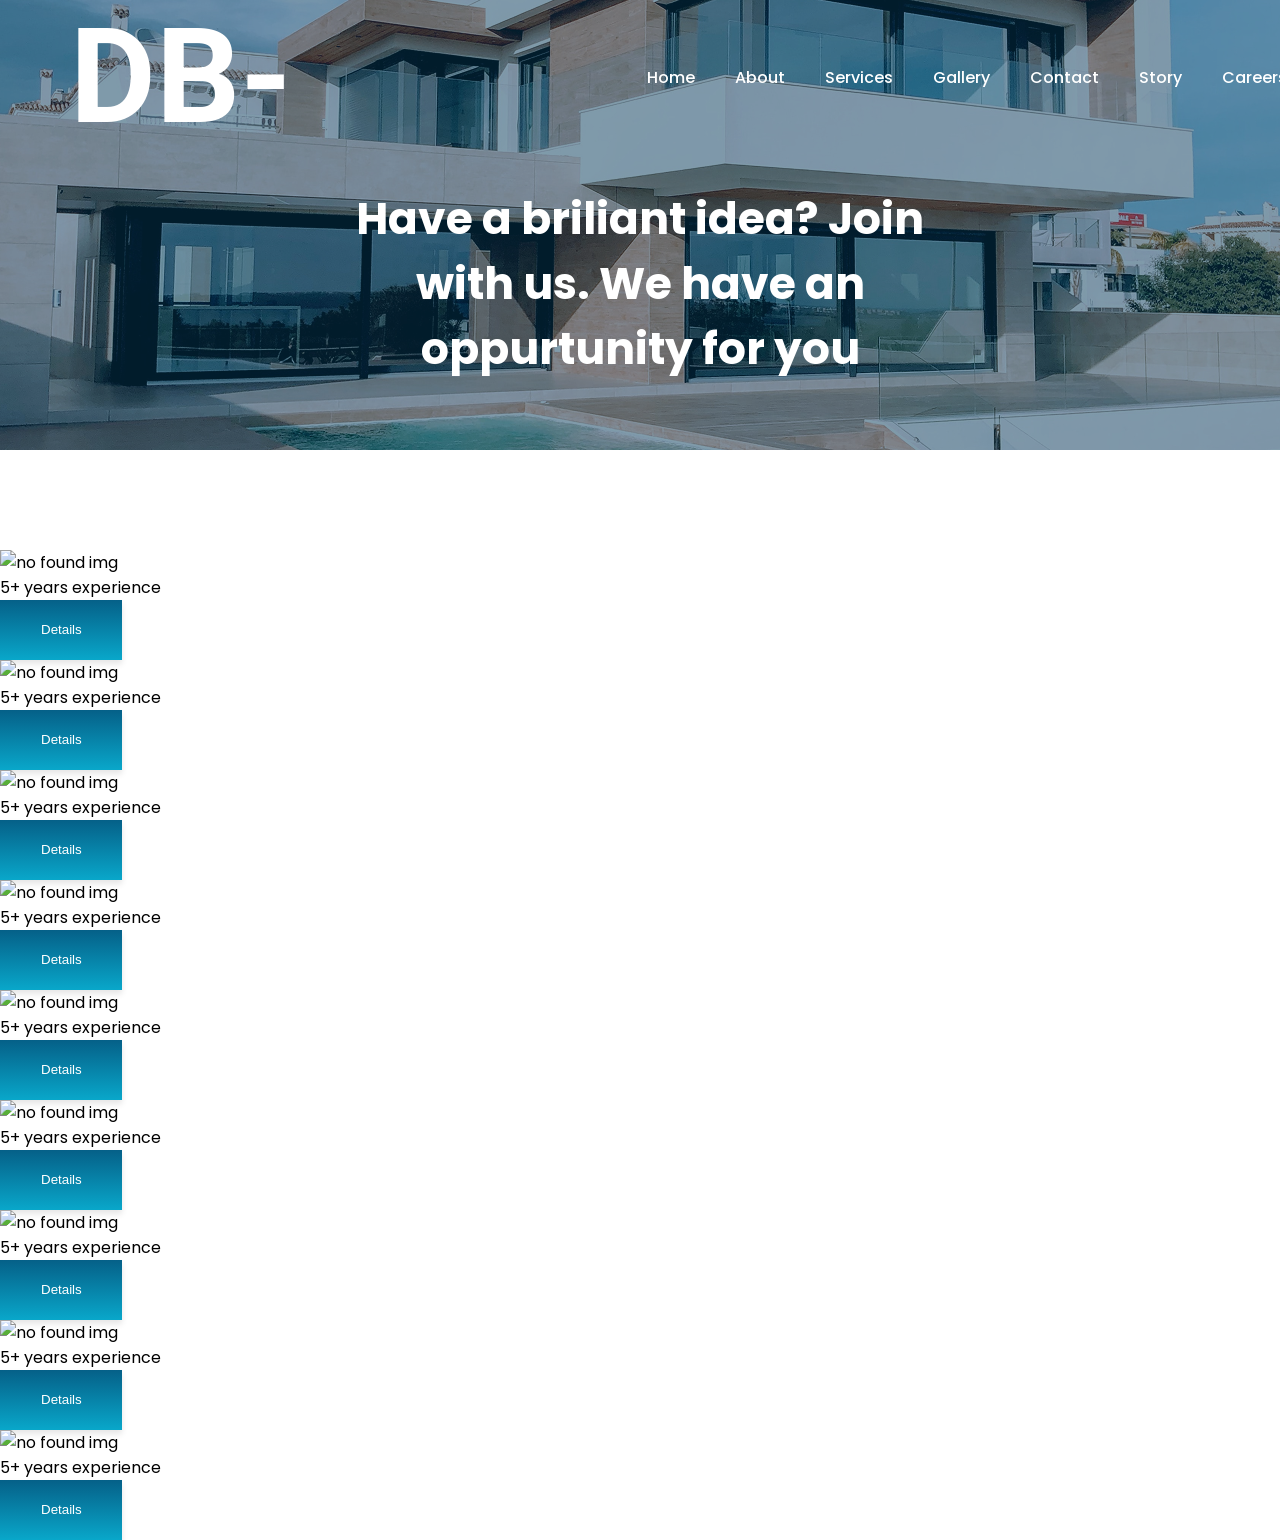
==== Urbanouse/Career/index.html @ 3b44d5cb "all project" ====
<!DOCTYPE html>
<html lang="en">
<head>
    <meta charset="UTF-8">
    <meta name="viewport" content="width=device-width, initial-scale=1.0">
    <title>Career</title>
    <link rel="stylesheet" href="./fonts/fonts.css">
    <link rel="stylesheet" href="./css/style.css">
</head>
<body>
    <div class="header">
        <div class="container">
            <div class="logo__menu--wrap">
                <div class="logo">
                    <a href="#">
                    <h1>DB-</h1>
                    </a>
                </div>
                <div class="menu">
                    <nav>
                        <ul>
                            <li>
                                <a href="../HOME/index.html">Home</a>
                            </li>
                            <li>
                                <a href="#">About</a>
                            </li>
                            <li>
                                <a href="#">Services</a>
                            </li>
                            <li>
                                <a href="#">Gallery</a>
                            </li>
                            <li>
                                <a href="#">Contact</a>
                            </li>
                            <li>
                                <a href="#">Story</a>
                            </li>
                            <li>
                                <a href="#">Careers</a>
                            </li>
                            <li>
                                <a href="#">News</a>
                            </li>
                        </ul>
                    </nav>
                </div>
            </div>
            <div class="header__title">
                Have a briliant idea? Join with us. We have an oppurtunity for you
            </div>
        </div>
    </div>
    <main>
        <div class="cards__wrap">
            <div class="card">
                <p></p>
                <div class="experience">
                    <img src="" alt="no found img">
                    <p>5+ years experience</p>
                </div>
                <button>Details</button>
            </div>
            <div class="card">
                <p></p>
                <div class="experience">
                    <img src="" alt="no found img">
                    <p>5+ years experience</p>
                </div>
                <button>Details</button>
            </div>
            <div class="card">
                <p></p>
                <div class="experience">
                    <img src="" alt="no found img">
                    <p>5+ years experience</p>
                </div>
                <button>Details</button>
            </div>
            <div class="card">
                <p></p>
                <div class="experience">
                    <img src="" alt="no found img">
                    <p>5+ years experience</p>
                </div>
                <button>Details</button>
            </div>
            <div class="card">
                <p></p>
                <div class="experience">
                    <img src="" alt="no found img">
                    <p>5+ years experience</p>
                </div>
                <button>Details</button>
            </div>
            <div class="card">
                <p></p>
                <div class="experience">
                    <img src="" alt="no found img">
                    <p>5+ years experience</p>
                </div>
                <button>Details</button>
            </div>
            <div class="card">
                <p></p>
                <div class="experience">
                    <img src="" alt="no found img">
                    <p>5+ years experience</p>
                </div>
                <button>Details</button>
            </div>
            <div class="card">
                <p></p>
                <div class="experience">
                    <img src="" alt="no found img">
                    <p>5+ years experience</p>
                </div>
                <button>Details</button>
            </div>
            <div class="card">
                <p></p>
                <div class="experience">
                    <img src="" alt="no found img">
                    <p>5+ years experience</p>
                </div>
                <button>Details</button>
            </div>
        </div>
    </main>
</body>
</html>
---- Urbanouse/Career/fonts/fonts.css ----
@import url('https://fonts.googleapis.com/css2?family=Roboto:ital,wght@0,100..900;1,100..900&display=swap');

@import url('https://fonts.googleapis.com/css2?family=Poppins:ital,wght@0,100;0,200;0,300;0,400;0,500;0,600;0,700;0,800;0,900;1,100;1,200;1,300;1,400;1,500;1,600;1,700;1,800;1,900&display=swap');
---- Urbanouse/Career/css/style.css ----
*{
    margin: 0;
    padding: 0;
    box-sizing: border-box;
}

body{
    font-family: "Poppins", sans-serif;
}

button{
    background: linear-gradient(rgba(5, 96, 136, 1), rgba(9, 167, 202, 1));
    padding: 22px 40px 23px 41px;
    box-shadow: 0px 4px 6px rgba(0, 0, 0, 0.1);
    color: rgba(255, 255, 255, 1);
    border: none;
    cursor: pointer;
    display: flex;
    align-items: center;
    justify-content: center;
  }
  
  
  button:hover {
    box-shadow: 0px 6px 10px rgba(0, 0, 0, 0.5);
    transform: scale(1.02);
    transition: transform 0.3s ease;
  }

.header{
    width: 100%;
    height: 450px;
    margin: 0 auto;
    background: url(../assets/images/banner.png);
    background-size: cover;
  background-position: center;
  background-repeat: no-repeat;
  position: relative;
  margin-bottom: 100px;
}

.container{
    max-width: 1440px;
    width: 100%;
    margin: 0 auto;
    padding: 0 70px;
}

.header .container .logo__menu--wrap{
    width: 1300px;
    display: flex;
    align-items: center;
    justify-content: space-between;
    position: absolute;
    z-index: 2;
}

.header .container .logo__menu--wrap .logo a{
    font-family: "Roboto", sans-serif;
    font-weight: 700;
    font-size: 66px;
    color: rgba(255, 255, 255, 1);
    text-decoration: none;
}

.header .container .logo__menu--wrap  .menu nav ul{
    display: flex;
    align-items: center;
    gap: 40px;
    list-style-type: none;
}

.header .container .logo__menu--wrap  .menu nav ul a{
    color: rgba(255, 255, 255, 1);
    font-weight: 500;
    font-size: 16px;
    text-decoration: none;
}

.header .container .header__title{
    font-weight: 700;
    font-size: 44px;
    color: rgba(255, 255, 255, 1);
    text-align: center;
    display: flex;
    position: absolute;
    top: 50%;
    left: 50%;
    transform: translate(-50%, -20%);
}
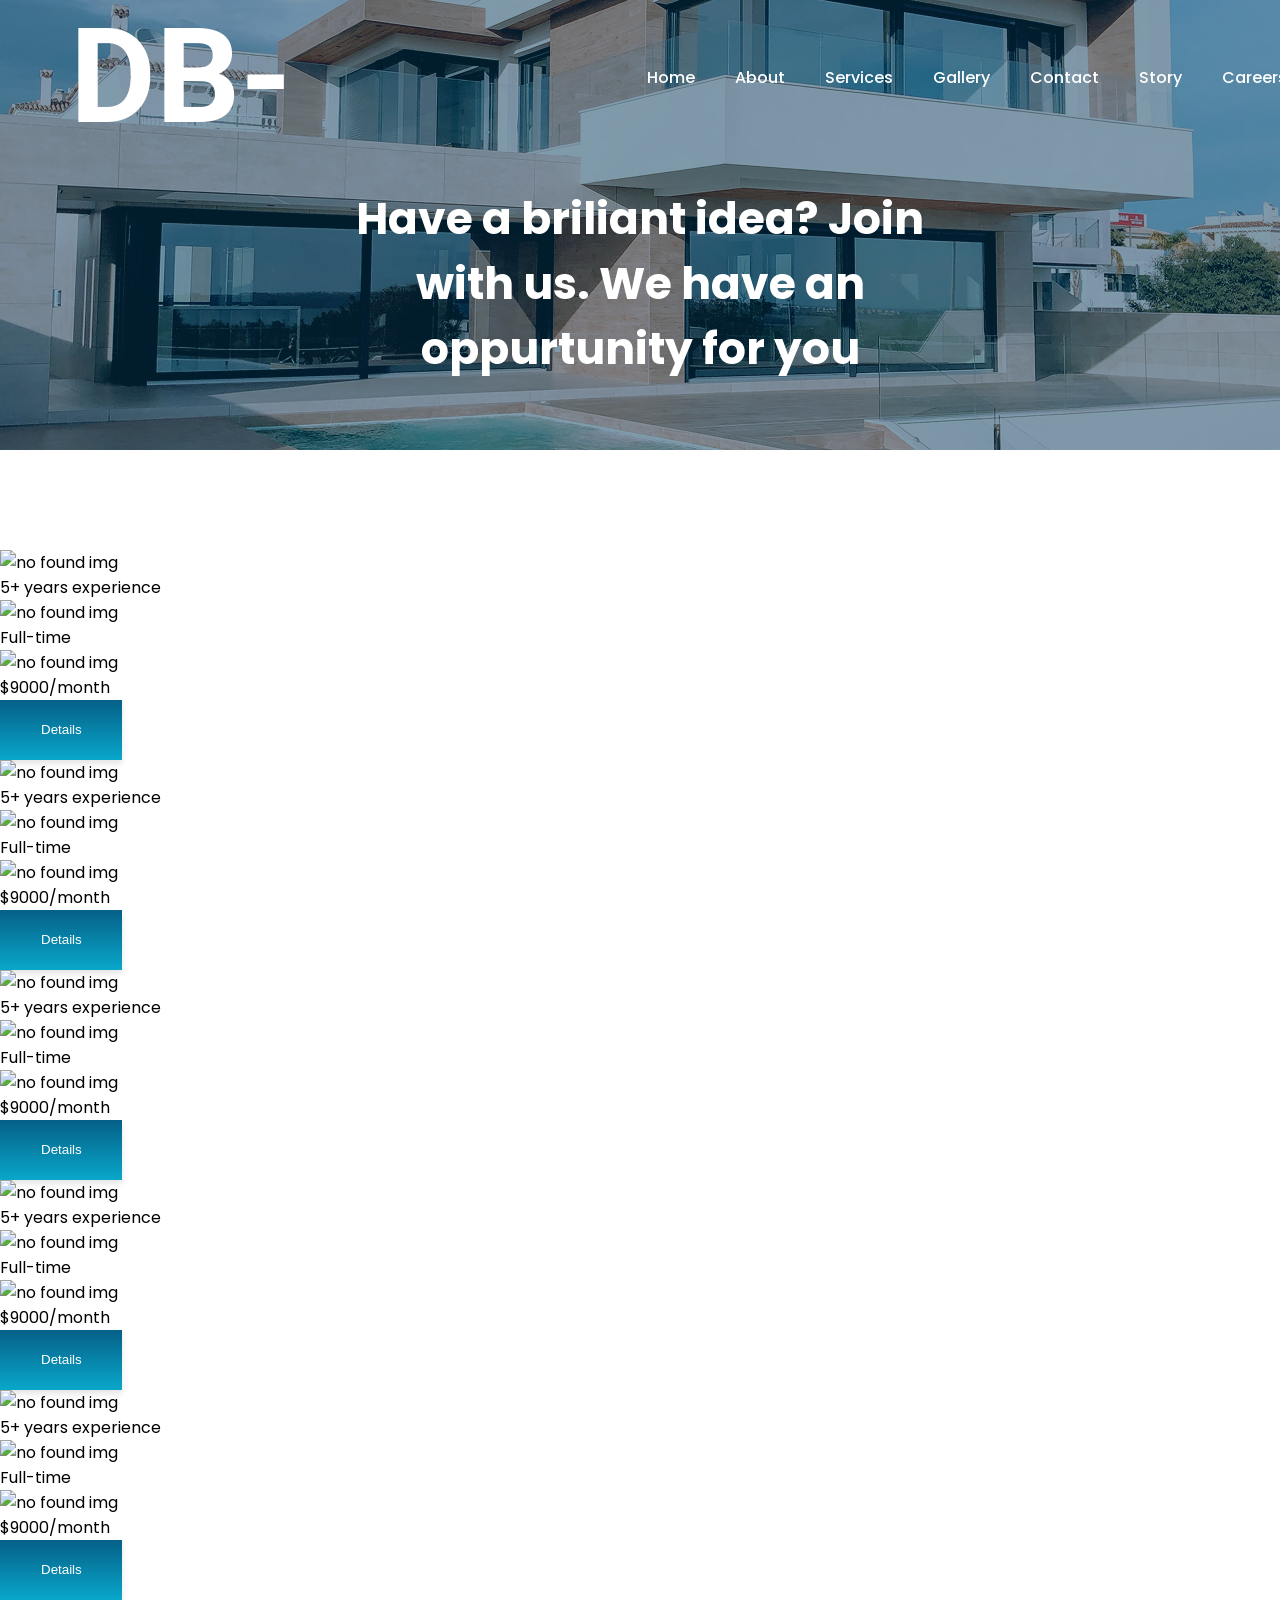
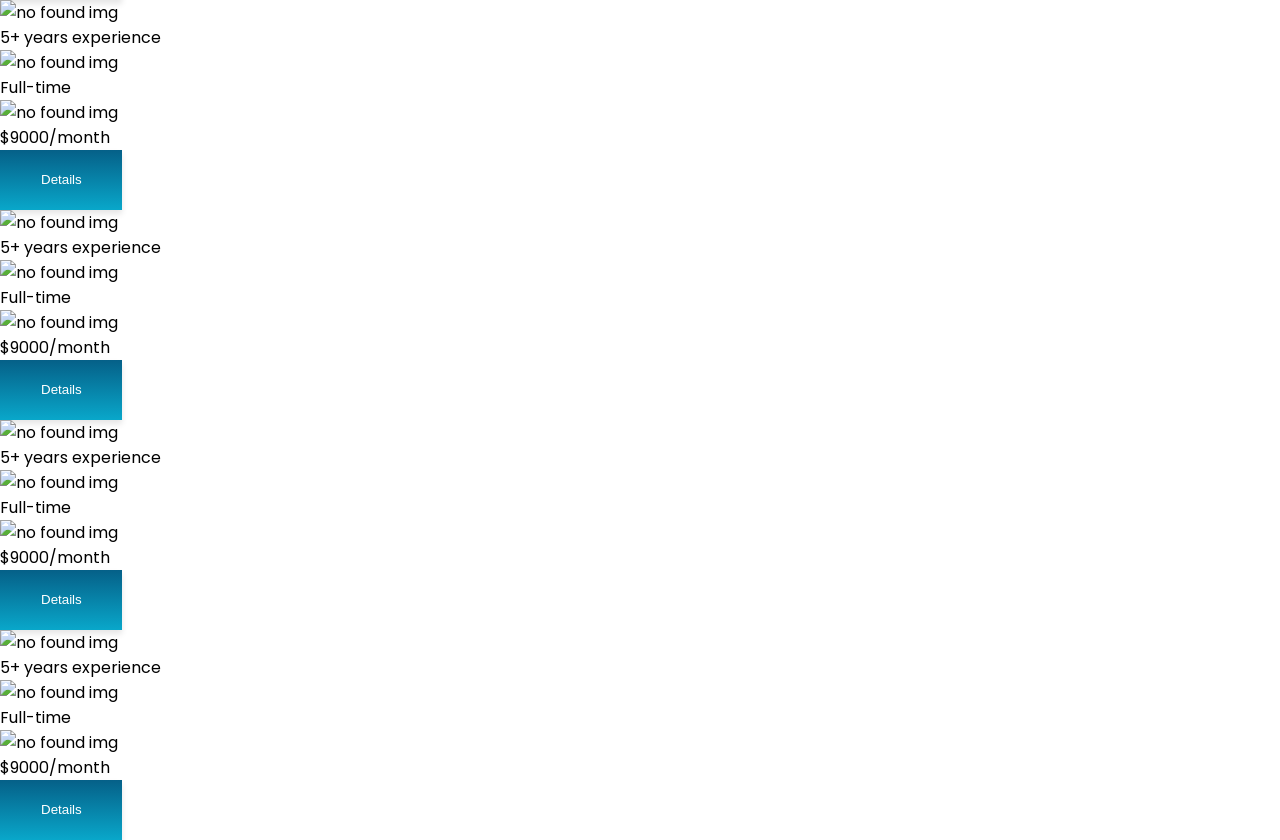
==== commit ba519841: "all project" ====
--- a/Urbanouse/Career/index.html
+++ b/Urbanouse/Career/index.html
@@ -60,69 +60,141 @@
                     <img src="" alt="no found img">
                     <p>5+ years experience</p>
                 </div>
-                <button>Details</button>
-            </div>
-            <div class="card">
-                <p></p>
-                <div class="experience">
-                    <img src="" alt="no found img">
-                    <p>5+ years experience</p>
-                </div>
-                <button>Details</button>
-            </div>
-            <div class="card">
-                <p></p>
-                <div class="experience">
-                    <img src="" alt="no found img">
-                    <p>5+ years experience</p>
-                </div>
-                <button>Details</button>
-            </div>
-            <div class="card">
-                <p></p>
-                <div class="experience">
-                    <img src="" alt="no found img">
-                    <p>5+ years experience</p>
-                </div>
-                <button>Details</button>
-            </div>
-            <div class="card">
-                <p></p>
-                <div class="experience">
-                    <img src="" alt="no found img">
-                    <p>5+ years experience</p>
-                </div>
-                <button>Details</button>
-            </div>
-            <div class="card">
-                <p></p>
-                <div class="experience">
-                    <img src="" alt="no found img">
-                    <p>5+ years experience</p>
-                </div>
-                <button>Details</button>
-            </div>
-            <div class="card">
-                <p></p>
-                <div class="experience">
-                    <img src="" alt="no found img">
-                    <p>5+ years experience</p>
-                </div>
-                <button>Details</button>
-            </div>
-            <div class="card">
-                <p></p>
-                <div class="experience">
-                    <img src="" alt="no found img">
-                    <p>5+ years experience</p>
-                </div>
-                <button>Details</button>
-            </div>
-            <div class="card">
-                <p></p>
-                <div class="experience">
-                    <img src="" alt="no found img">
-                    <p>5+ years experience</p>
+                <div class="job__time">
+                    <img src="" alt="no found img">
+                    <p>Full-time</p>
+                </div>
+                <div class="salary">
+                    <img src="" alt="no found img">
+                    <p>$9000/month</p>
+                </div>
+                <button>Details</button>
+            </div>
+            <div class="card">
+                <p></p>
+                <div class="experience">
+                    <img src="" alt="no found img">
+                    <p>5+ years experience</p>
+                </div>
+                <div class="job__time">
+                    <img src="" alt="no found img">
+                    <p>Full-time</p>
+                </div>
+                <div class="salary">
+                    <img src="" alt="no found img">
+                    <p>$9000/month</p>
+                </div>
+                <button>Details</button>
+            </div>
+            <div class="card">
+                <p></p>
+                <div class="experience">
+                    <img src="" alt="no found img">
+                    <p>5+ years experience</p>
+                </div>
+                <div class="job__time">
+                    <img src="" alt="no found img">
+                    <p>Full-time</p>
+                </div>
+                <div class="salary">
+                    <img src="" alt="no found img">
+                    <p>$9000/month</p>
+                </div>
+                <button>Details</button>
+            </div>
+            <div class="card">
+                <p></p>
+                <div class="experience">
+                    <img src="" alt="no found img">
+                    <p>5+ years experience</p>
+                </div>
+                <div class="job__time">
+                    <img src="" alt="no found img">
+                    <p>Full-time</p>
+                </div>
+                <div class="salary">
+                    <img src="" alt="no found img">
+                    <p>$9000/month</p>
+                </div>
+                <button>Details</button>
+            </div>
+            <div class="card">
+                <p></p>
+                <div class="experience">
+                    <img src="" alt="no found img">
+                    <p>5+ years experience</p>
+                </div>
+                <div class="job__time">
+                    <img src="" alt="no found img">
+                    <p>Full-time</p>
+                </div>
+                <div class="salary">
+                    <img src="" alt="no found img">
+                    <p>$9000/month</p>
+                </div>
+                <button>Details</button>
+            </div>
+            <div class="card">
+                <p></p>
+                <div class="experience">
+                    <img src="" alt="no found img">
+                    <p>5+ years experience</p>
+                </div>
+                <div class="job__time">
+                    <img src="" alt="no found img">
+                    <p>Full-time</p>
+                </div>
+                <div class="salary">
+                    <img src="" alt="no found img">
+                    <p>$9000/month</p>
+                </div>
+                <button>Details</button>
+            </div>
+            <div class="card">
+                <p></p>
+                <div class="experience">
+                    <img src="" alt="no found img">
+                    <p>5+ years experience</p>
+                </div>
+                <div class="job__time">
+                    <img src="" alt="no found img">
+                    <p>Full-time</p>
+                </div>
+                <div class="salary">
+                    <img src="" alt="no found img">
+                    <p>$9000/month</p>
+                </div>
+                <button>Details</button>
+            </div>
+            <div class="card">
+                <p></p>
+                <div class="experience">
+                    <img src="" alt="no found img">
+                    <p>5+ years experience</p>
+                </div>
+                <div class="job__time">
+                    <img src="" alt="no found img">
+                    <p>Full-time</p>
+                </div>
+                <div class="salary">
+                    <img src="" alt="no found img">
+                    <p>$9000/month</p>
+                </div>
+                <button>Details</button>
+            </div>
+            <div class="card">
+                <p></p>
+                <div class="experience">
+                    <img src="" alt="no found img">
+                    <p>5+ years experience</p>
+                </div>
+                <div class="job__time">
+                    <img src="" alt="no found img">
+                    <p>Full-time</p>
+                </div>
+                <div class="salary">
+                    <img src="" alt="no found img">
+                    <p>$9000/month</p>
                 </div>
                 <button>Details</button>
             </div>
--- a/Urbanouse/Career/css/style.css
+++ b/Urbanouse/Career/css/style.css
@@ -89,3 +89,10 @@
     transform: translate(-50%, -20%);
 }
 
+main .container .cards__wrap .card{
+    width: 420px;
+    height: 300px;
+    background-color: rgba(255, 255, 255, 1);
+    box-shadow: 0 8px 30px rgba(2, 57, 87, 0.15);
+    padding: 30px 30px 16px 30px;
+}
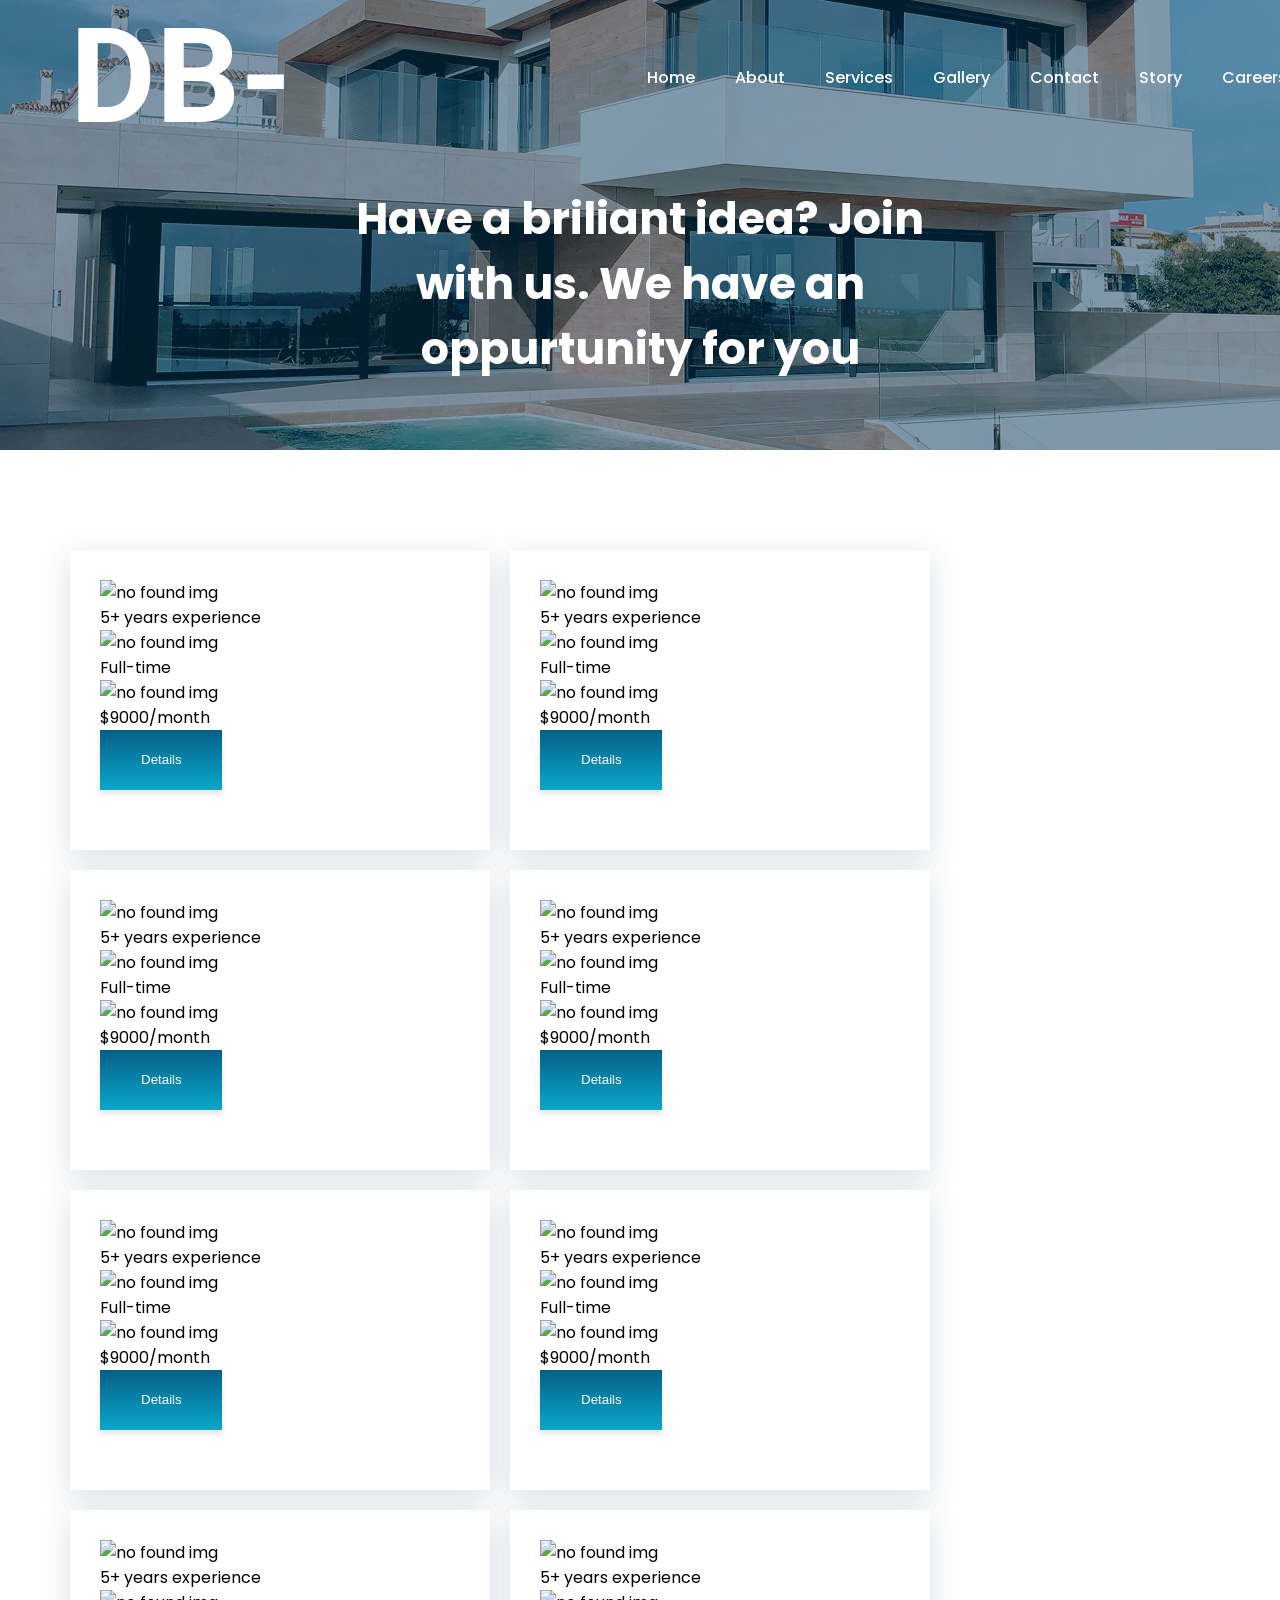
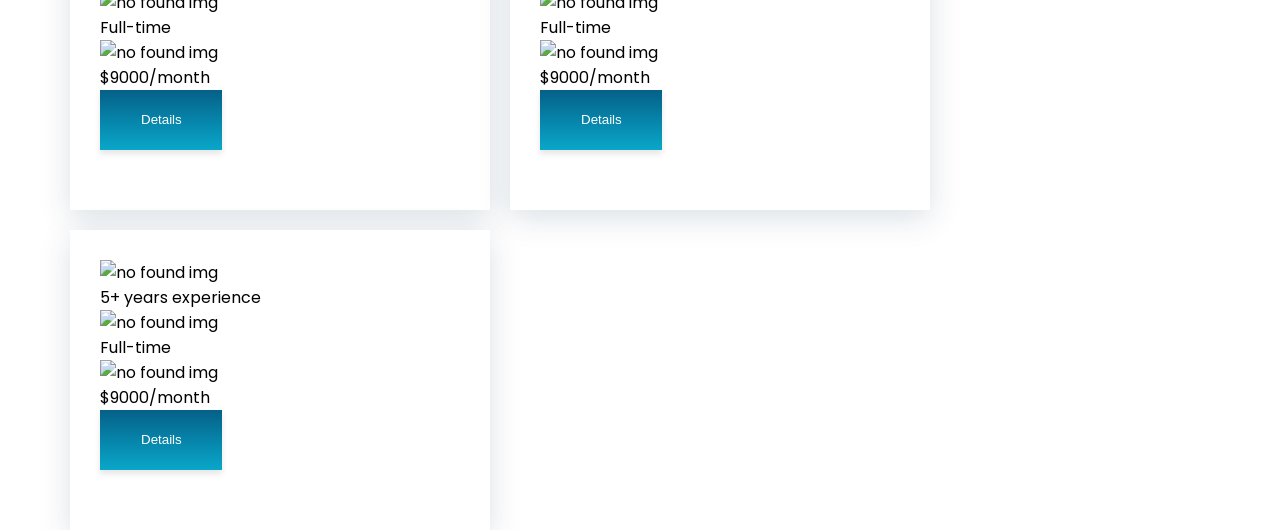
==== commit 5e376e7e: "all project" ====
--- a/Urbanouse/Career/index.html
+++ b/Urbanouse/Career/index.html
@@ -53,150 +53,152 @@
         </div>
     </div>
     <main>
-        <div class="cards__wrap">
-            <div class="card">
-                <p></p>
-                <div class="experience">
-                    <img src="" alt="no found img">
-                    <p>5+ years experience</p>
-                </div>
-                <div class="job__time">
-                    <img src="" alt="no found img">
-                    <p>Full-time</p>
-                </div>
-                <div class="salary">
-                    <img src="" alt="no found img">
-                    <p>$9000/month</p>
-                </div>
-                <button>Details</button>
-            </div>
-            <div class="card">
-                <p></p>
-                <div class="experience">
-                    <img src="" alt="no found img">
-                    <p>5+ years experience</p>
-                </div>
-                <div class="job__time">
-                    <img src="" alt="no found img">
-                    <p>Full-time</p>
-                </div>
-                <div class="salary">
-                    <img src="" alt="no found img">
-                    <p>$9000/month</p>
-                </div>
-                <button>Details</button>
-            </div>
-            <div class="card">
-                <p></p>
-                <div class="experience">
-                    <img src="" alt="no found img">
-                    <p>5+ years experience</p>
-                </div>
-                <div class="job__time">
-                    <img src="" alt="no found img">
-                    <p>Full-time</p>
-                </div>
-                <div class="salary">
-                    <img src="" alt="no found img">
-                    <p>$9000/month</p>
-                </div>
-                <button>Details</button>
-            </div>
-            <div class="card">
-                <p></p>
-                <div class="experience">
-                    <img src="" alt="no found img">
-                    <p>5+ years experience</p>
-                </div>
-                <div class="job__time">
-                    <img src="" alt="no found img">
-                    <p>Full-time</p>
-                </div>
-                <div class="salary">
-                    <img src="" alt="no found img">
-                    <p>$9000/month</p>
-                </div>
-                <button>Details</button>
-            </div>
-            <div class="card">
-                <p></p>
-                <div class="experience">
-                    <img src="" alt="no found img">
-                    <p>5+ years experience</p>
-                </div>
-                <div class="job__time">
-                    <img src="" alt="no found img">
-                    <p>Full-time</p>
-                </div>
-                <div class="salary">
-                    <img src="" alt="no found img">
-                    <p>$9000/month</p>
-                </div>
-                <button>Details</button>
-            </div>
-            <div class="card">
-                <p></p>
-                <div class="experience">
-                    <img src="" alt="no found img">
-                    <p>5+ years experience</p>
-                </div>
-                <div class="job__time">
-                    <img src="" alt="no found img">
-                    <p>Full-time</p>
-                </div>
-                <div class="salary">
-                    <img src="" alt="no found img">
-                    <p>$9000/month</p>
-                </div>
-                <button>Details</button>
-            </div>
-            <div class="card">
-                <p></p>
-                <div class="experience">
-                    <img src="" alt="no found img">
-                    <p>5+ years experience</p>
-                </div>
-                <div class="job__time">
-                    <img src="" alt="no found img">
-                    <p>Full-time</p>
-                </div>
-                <div class="salary">
-                    <img src="" alt="no found img">
-                    <p>$9000/month</p>
-                </div>
-                <button>Details</button>
-            </div>
-            <div class="card">
-                <p></p>
-                <div class="experience">
-                    <img src="" alt="no found img">
-                    <p>5+ years experience</p>
-                </div>
-                <div class="job__time">
-                    <img src="" alt="no found img">
-                    <p>Full-time</p>
-                </div>
-                <div class="salary">
-                    <img src="" alt="no found img">
-                    <p>$9000/month</p>
-                </div>
-                <button>Details</button>
-            </div>
-            <div class="card">
-                <p></p>
-                <div class="experience">
-                    <img src="" alt="no found img">
-                    <p>5+ years experience</p>
-                </div>
-                <div class="job__time">
-                    <img src="" alt="no found img">
-                    <p>Full-time</p>
-                </div>
-                <div class="salary">
-                    <img src="" alt="no found img">
-                    <p>$9000/month</p>
-                </div>
-                <button>Details</button>
+        <div class="container">
+            <div class="cards__wrap">
+                <div class="card">
+                    <p></p>
+                    <div class="experience">
+                        <img src="" alt="no found img">
+                        <p>5+ years experience</p>
+                    </div>
+                    <div class="job__time">
+                        <img src="" alt="no found img">
+                        <p>Full-time</p>
+                    </div>
+                    <div class="salary">
+                        <img src="" alt="no found img">
+                        <p>$9000/month</p>
+                    </div>
+                    <button>Details</button>
+                </div>
+                <div class="card">
+                    <p></p>
+                    <div class="experience">
+                        <img src="" alt="no found img">
+                        <p>5+ years experience</p>
+                    </div>
+                    <div class="job__time">
+                        <img src="" alt="no found img">
+                        <p>Full-time</p>
+                    </div>
+                    <div class="salary">
+                        <img src="" alt="no found img">
+                        <p>$9000/month</p>
+                    </div>
+                    <button>Details</button>
+                </div>
+                <div class="card">
+                    <p></p>
+                    <div class="experience">
+                        <img src="" alt="no found img">
+                        <p>5+ years experience</p>
+                    </div>
+                    <div class="job__time">
+                        <img src="" alt="no found img">
+                        <p>Full-time</p>
+                    </div>
+                    <div class="salary">
+                        <img src="" alt="no found img">
+                        <p>$9000/month</p>
+                    </div>
+                    <button>Details</button>
+                </div>
+                <div class="card">
+                    <p></p>
+                    <div class="experience">
+                        <img src="" alt="no found img">
+                        <p>5+ years experience</p>
+                    </div>
+                    <div class="job__time">
+                        <img src="" alt="no found img">
+                        <p>Full-time</p>
+                    </div>
+                    <div class="salary">
+                        <img src="" alt="no found img">
+                        <p>$9000/month</p>
+                    </div>
+                    <button>Details</button>
+                </div>
+                <div class="card">
+                    <p></p>
+                    <div class="experience">
+                        <img src="" alt="no found img">
+                        <p>5+ years experience</p>
+                    </div>
+                    <div class="job__time">
+                        <img src="" alt="no found img">
+                        <p>Full-time</p>
+                    </div>
+                    <div class="salary">
+                        <img src="" alt="no found img">
+                        <p>$9000/month</p>
+                    </div>
+                    <button>Details</button>
+                </div>
+                <div class="card">
+                    <p></p>
+                    <div class="experience">
+                        <img src="" alt="no found img">
+                        <p>5+ years experience</p>
+                    </div>
+                    <div class="job__time">
+                        <img src="" alt="no found img">
+                        <p>Full-time</p>
+                    </div>
+                    <div class="salary">
+                        <img src="" alt="no found img">
+                        <p>$9000/month</p>
+                    </div>
+                    <button>Details</button>
+                </div>
+                <div class="card">
+                    <p></p>
+                    <div class="experience">
+                        <img src="" alt="no found img">
+                        <p>5+ years experience</p>
+                    </div>
+                    <div class="job__time">
+                        <img src="" alt="no found img">
+                        <p>Full-time</p>
+                    </div>
+                    <div class="salary">
+                        <img src="" alt="no found img">
+                        <p>$9000/month</p>
+                    </div>
+                    <button>Details</button>
+                </div>
+                <div class="card">
+                    <p></p>
+                    <div class="experience">
+                        <img src="" alt="no found img">
+                        <p>5+ years experience</p>
+                    </div>
+                    <div class="job__time">
+                        <img src="" alt="no found img">
+                        <p>Full-time</p>
+                    </div>
+                    <div class="salary">
+                        <img src="" alt="no found img">
+                        <p>$9000/month</p>
+                    </div>
+                    <button>Details</button>
+                </div>
+                <div class="card">
+                    <p></p>
+                    <div class="experience">
+                        <img src="" alt="no found img">
+                        <p>5+ years experience</p>
+                    </div>
+                    <div class="job__time">
+                        <img src="" alt="no found img">
+                        <p>Full-time</p>
+                    </div>
+                    <div class="salary">
+                        <img src="" alt="no found img">
+                        <p>$9000/month</p>
+                    </div>
+                    <button>Details</button>
+                </div>
             </div>
         </div>
     </main>
--- a/Urbanouse/Career/css/style.css
+++ b/Urbanouse/Career/css/style.css
@@ -89,6 +89,13 @@
     transform: translate(-50%, -20%);
 }
 
+main .container .cards__wrap{
+    display: flex;
+    align-items: center;
+    gap: 20px;
+    flex-wrap: wrap;
+}
+
 main .container .cards__wrap .card{
     width: 420px;
     height: 300px;
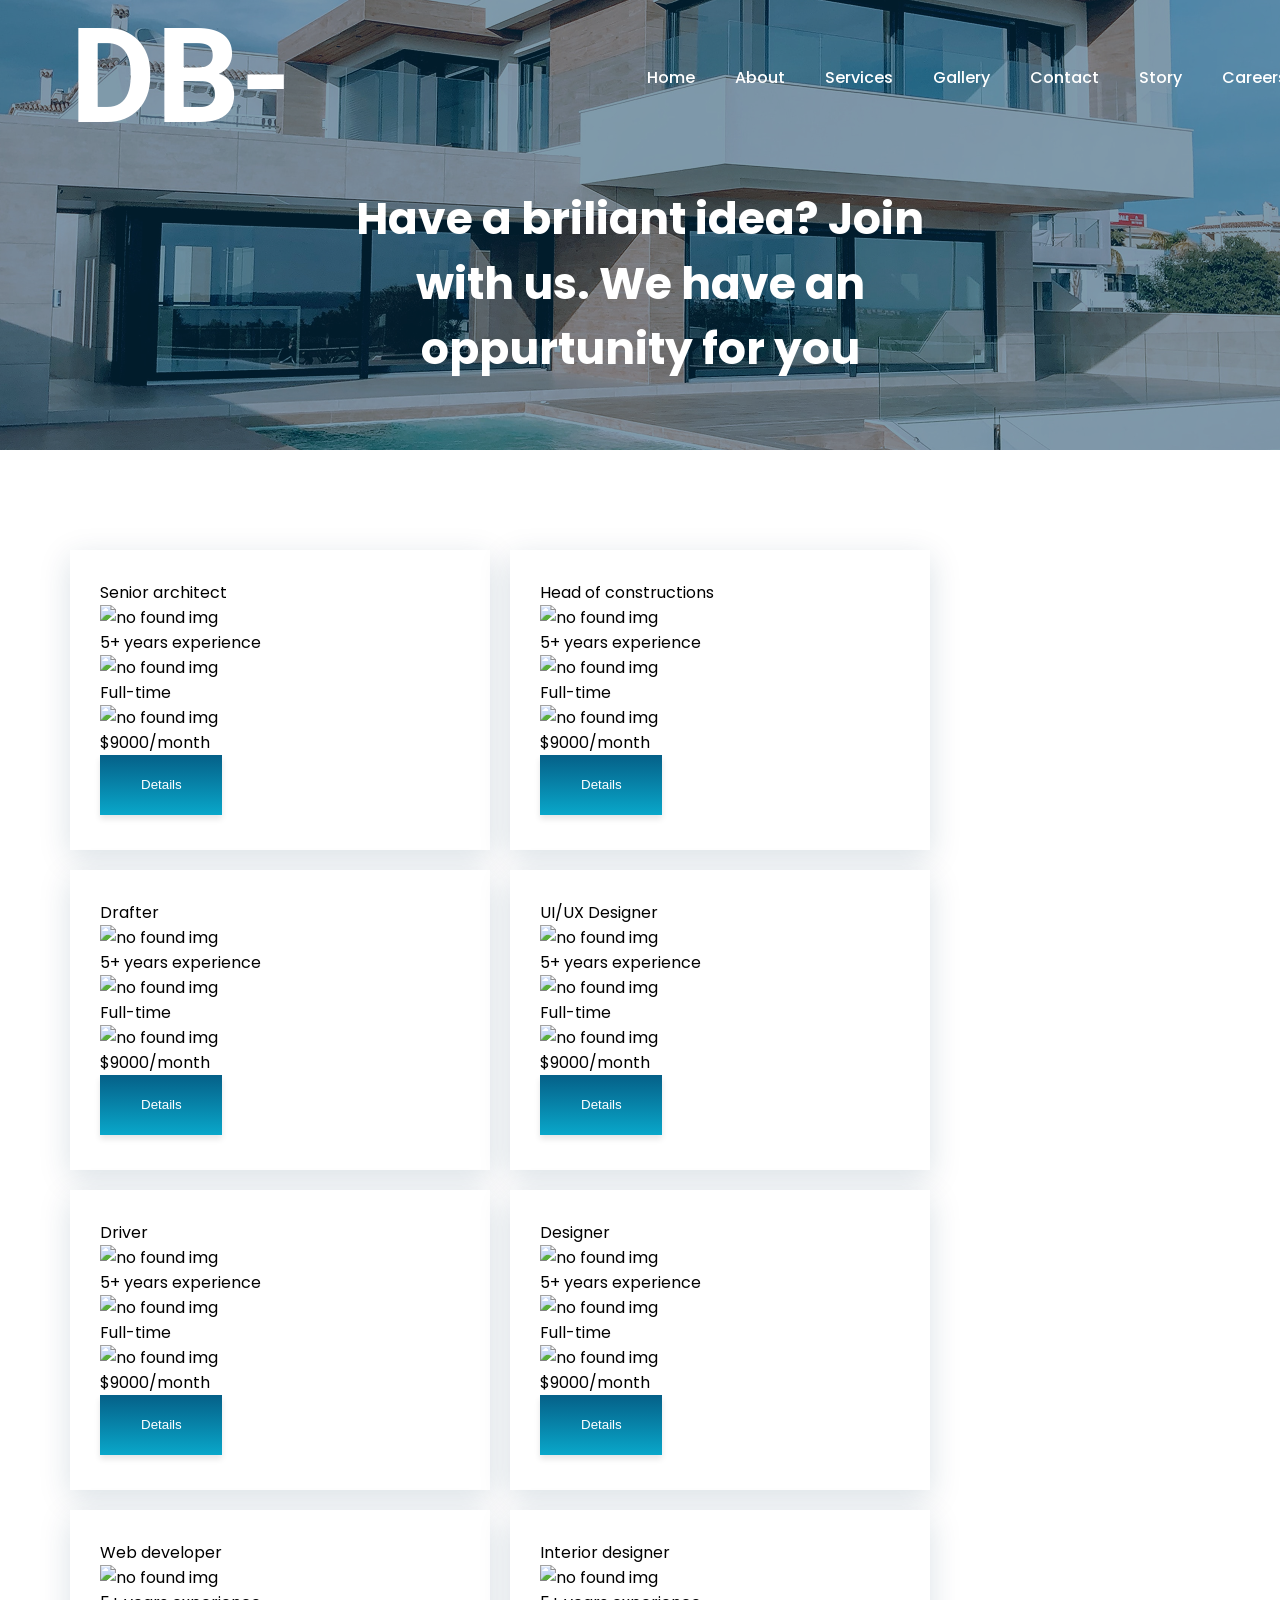
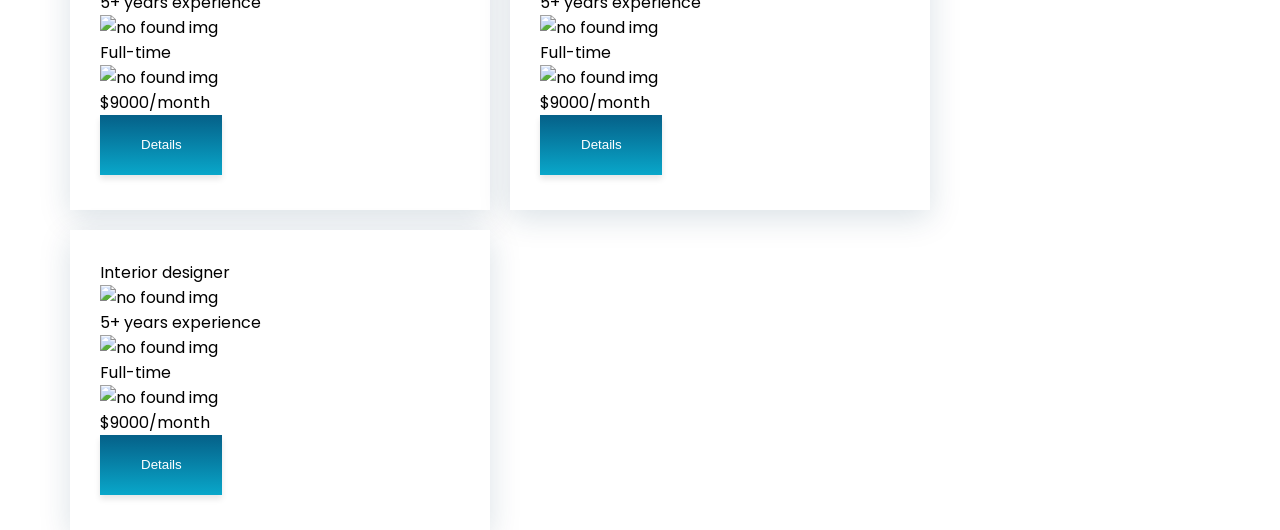
==== commit b3196c0c: "all project" ====
--- a/Urbanouse/Career/index.html
+++ b/Urbanouse/Career/index.html
@@ -56,135 +56,135 @@
         <div class="container">
             <div class="cards__wrap">
                 <div class="card">
-                    <p></p>
-                    <div class="experience">
-                        <img src="" alt="no found img">
-                        <p>5+ years experience</p>
-                    </div>
-                    <div class="job__time">
-                        <img src="" alt="no found img">
-                        <p>Full-time</p>
-                    </div>
-                    <div class="salary">
-                        <img src="" alt="no found img">
-                        <p>$9000/month</p>
-                    </div>
-                    <button>Details</button>
-                </div>
-                <div class="card">
-                    <p></p>
-                    <div class="experience">
-                        <img src="" alt="no found img">
-                        <p>5+ years experience</p>
-                    </div>
-                    <div class="job__time">
-                        <img src="" alt="no found img">
-                        <p>Full-time</p>
-                    </div>
-                    <div class="salary">
-                        <img src="" alt="no found img">
-                        <p>$9000/month</p>
-                    </div>
-                    <button>Details</button>
-                </div>
-                <div class="card">
-                    <p></p>
-                    <div class="experience">
-                        <img src="" alt="no found img">
-                        <p>5+ years experience</p>
-                    </div>
-                    <div class="job__time">
-                        <img src="" alt="no found img">
-                        <p>Full-time</p>
-                    </div>
-                    <div class="salary">
-                        <img src="" alt="no found img">
-                        <p>$9000/month</p>
-                    </div>
-                    <button>Details</button>
-                </div>
-                <div class="card">
-                    <p></p>
-                    <div class="experience">
-                        <img src="" alt="no found img">
-                        <p>5+ years experience</p>
-                    </div>
-                    <div class="job__time">
-                        <img src="" alt="no found img">
-                        <p>Full-time</p>
-                    </div>
-                    <div class="salary">
-                        <img src="" alt="no found img">
-                        <p>$9000/month</p>
-                    </div>
-                    <button>Details</button>
-                </div>
-                <div class="card">
-                    <p></p>
-                    <div class="experience">
-                        <img src="" alt="no found img">
-                        <p>5+ years experience</p>
-                    </div>
-                    <div class="job__time">
-                        <img src="" alt="no found img">
-                        <p>Full-time</p>
-                    </div>
-                    <div class="salary">
-                        <img src="" alt="no found img">
-                        <p>$9000/month</p>
-                    </div>
-                    <button>Details</button>
-                </div>
-                <div class="card">
-                    <p></p>
-                    <div class="experience">
-                        <img src="" alt="no found img">
-                        <p>5+ years experience</p>
-                    </div>
-                    <div class="job__time">
-                        <img src="" alt="no found img">
-                        <p>Full-time</p>
-                    </div>
-                    <div class="salary">
-                        <img src="" alt="no found img">
-                        <p>$9000/month</p>
-                    </div>
-                    <button>Details</button>
-                </div>
-                <div class="card">
-                    <p></p>
-                    <div class="experience">
-                        <img src="" alt="no found img">
-                        <p>5+ years experience</p>
-                    </div>
-                    <div class="job__time">
-                        <img src="" alt="no found img">
-                        <p>Full-time</p>
-                    </div>
-                    <div class="salary">
-                        <img src="" alt="no found img">
-                        <p>$9000/month</p>
-                    </div>
-                    <button>Details</button>
-                </div>
-                <div class="card">
-                    <p></p>
-                    <div class="experience">
-                        <img src="" alt="no found img">
-                        <p>5+ years experience</p>
-                    </div>
-                    <div class="job__time">
-                        <img src="" alt="no found img">
-                        <p>Full-time</p>
-                    </div>
-                    <div class="salary">
-                        <img src="" alt="no found img">
-                        <p>$9000/month</p>
-                    </div>
-                    <button>Details</button>
-                </div>
-                <div class="card">
-                    <p></p>
+                    <p>Senior architect</p>
+                    <div class="experience">
+                        <img src="" alt="no found img">
+                        <p>5+ years experience</p>
+                    </div>
+                    <div class="job__time">
+                        <img src="" alt="no found img">
+                        <p>Full-time</p>
+                    </div>
+                    <div class="salary">
+                        <img src="" alt="no found img">
+                        <p>$9000/month</p>
+                    </div>
+                    <button>Details</button>
+                </div>
+                <div class="card">
+                    <p>Head of constructions</p>
+                    <div class="experience">
+                        <img src="" alt="no found img">
+                        <p>5+ years experience</p>
+                    </div>
+                    <div class="job__time">
+                        <img src="" alt="no found img">
+                        <p>Full-time</p>
+                    </div>
+                    <div class="salary">
+                        <img src="" alt="no found img">
+                        <p>$9000/month</p>
+                    </div>
+                    <button>Details</button>
+                </div>
+                <div class="card">
+                    <p>Drafter</p>
+                    <div class="experience">
+                        <img src="" alt="no found img">
+                        <p>5+ years experience</p>
+                    </div>
+                    <div class="job__time">
+                        <img src="" alt="no found img">
+                        <p>Full-time</p>
+                    </div>
+                    <div class="salary">
+                        <img src="" alt="no found img">
+                        <p>$9000/month</p>
+                    </div>
+                    <button>Details</button>
+                </div>
+                <div class="card">
+                    <p>UI/UX Designer</p>
+                    <div class="experience">
+                        <img src="" alt="no found img">
+                        <p>5+ years experience</p>
+                    </div>
+                    <div class="job__time">
+                        <img src="" alt="no found img">
+                        <p>Full-time</p>
+                    </div>
+                    <div class="salary">
+                        <img src="" alt="no found img">
+                        <p>$9000/month</p>
+                    </div>
+                    <button>Details</button>
+                </div>
+                <div class="card">
+                    <p>Driver</p>
+                    <div class="experience">
+                        <img src="" alt="no found img">
+                        <p>5+ years experience</p>
+                    </div>
+                    <div class="job__time">
+                        <img src="" alt="no found img">
+                        <p>Full-time</p>
+                    </div>
+                    <div class="salary">
+                        <img src="" alt="no found img">
+                        <p>$9000/month</p>
+                    </div>
+                    <button>Details</button>
+                </div>
+                <div class="card">
+                    <p>Designer</p>
+                    <div class="experience">
+                        <img src="" alt="no found img">
+                        <p>5+ years experience</p>
+                    </div>
+                    <div class="job__time">
+                        <img src="" alt="no found img">
+                        <p>Full-time</p>
+                    </div>
+                    <div class="salary">
+                        <img src="" alt="no found img">
+                        <p>$9000/month</p>
+                    </div>
+                    <button>Details</button>
+                </div>
+                <div class="card">
+                    <p>Web developer</p>
+                    <div class="experience">
+                        <img src="" alt="no found img">
+                        <p>5+ years experience</p>
+                    </div>
+                    <div class="job__time">
+                        <img src="" alt="no found img">
+                        <p>Full-time</p>
+                    </div>
+                    <div class="salary">
+                        <img src="" alt="no found img">
+                        <p>$9000/month</p>
+                    </div>
+                    <button>Details</button>
+                </div>
+                <div class="card">
+                    <p>Interior designer</p>
+                    <div class="experience">
+                        <img src="" alt="no found img">
+                        <p>5+ years experience</p>
+                    </div>
+                    <div class="job__time">
+                        <img src="" alt="no found img">
+                        <p>Full-time</p>
+                    </div>
+                    <div class="salary">
+                        <img src="" alt="no found img">
+                        <p>$9000/month</p>
+                    </div>
+                    <button>Details</button>
+                </div>
+                <div class="card">
+                    <p>Interior designer</p>
                     <div class="experience">
                         <img src="" alt="no found img">
                         <p>5+ years experience</p>
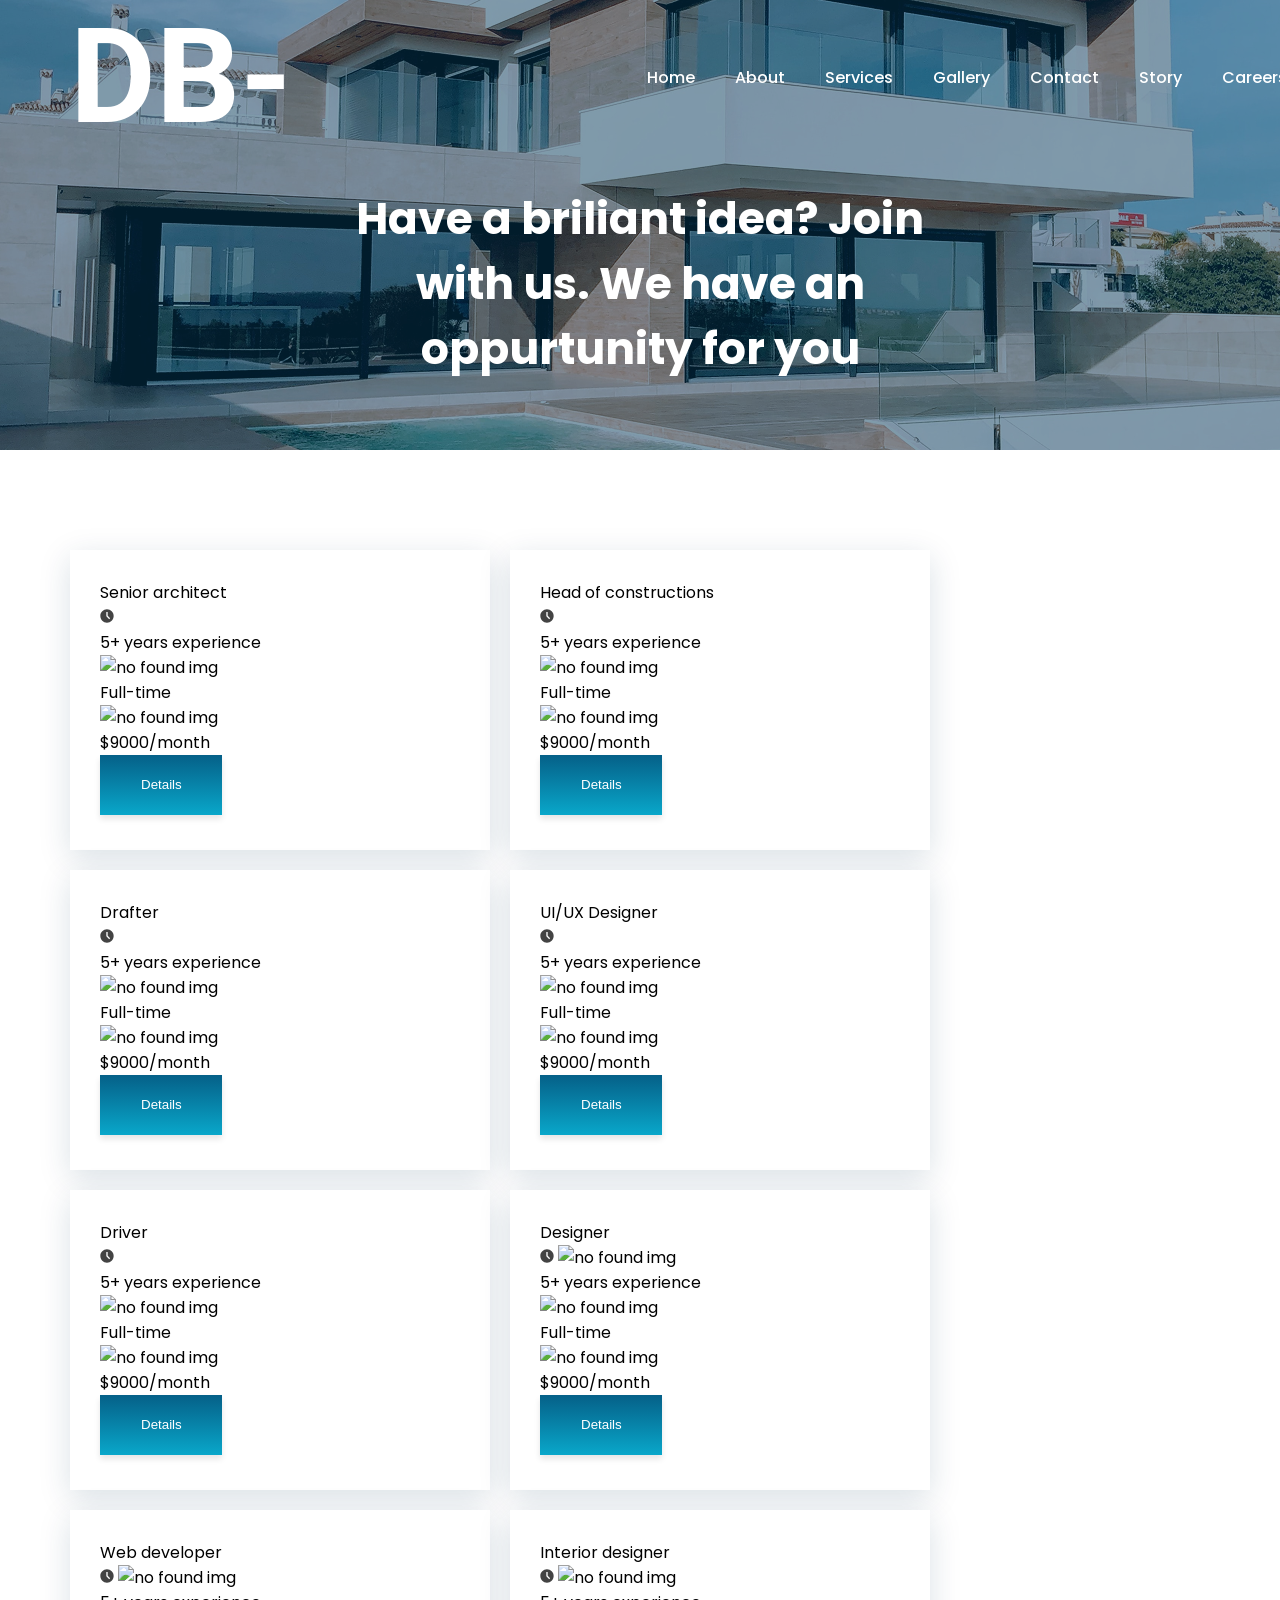
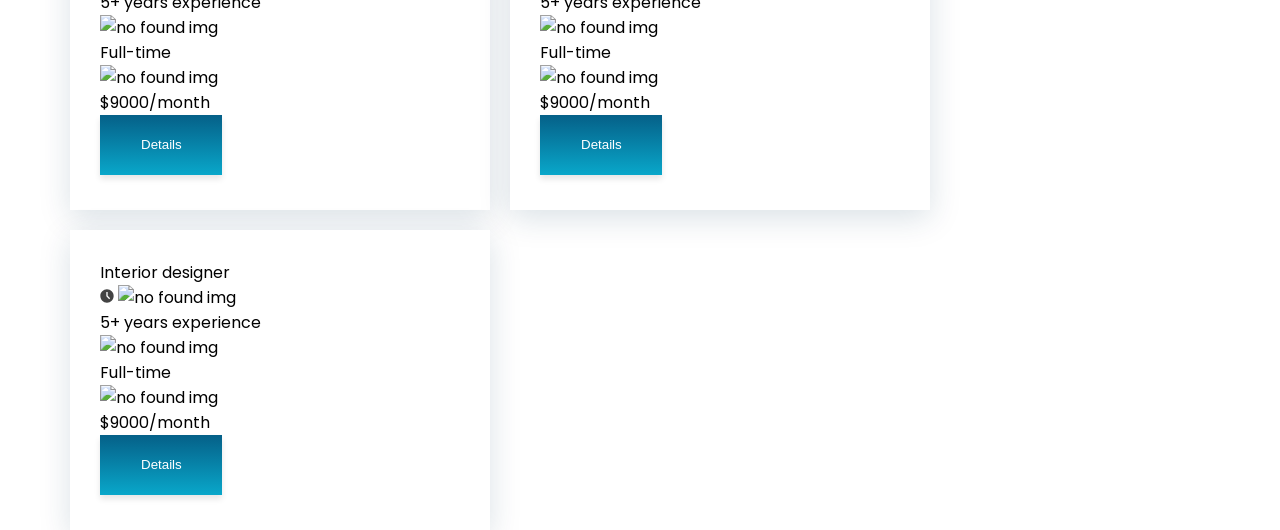
==== commit bd0f0f8d: "all project" ====
--- a/Urbanouse/Career/index.html
+++ b/Urbanouse/Career/index.html
@@ -58,7 +58,7 @@
                 <div class="card">
                     <p>Senior architect</p>
                     <div class="experience">
-                        <img src="" alt="no found img">
+                        <img src="./assets/images/experience.svg" alt="no found img">
                         <p>5+ years experience</p>
                     </div>
                     <div class="job__time">
@@ -74,7 +74,7 @@
                 <div class="card">
                     <p>Head of constructions</p>
                     <div class="experience">
-                        <img src="" alt="no found img">
+                        <img src="./assets/images/experience.svg" alt="no found img">
                         <p>5+ years experience</p>
                     </div>
                     <div class="job__time">
@@ -90,7 +90,7 @@
                 <div class="card">
                     <p>Drafter</p>
                     <div class="experience">
-                        <img src="" alt="no found img">
+                        <img src="./assets/images/experience.svg" alt="no found img">
                         <p>5+ years experience</p>
                     </div>
                     <div class="job__time">
@@ -106,7 +106,7 @@
                 <div class="card">
                     <p>UI/UX Designer</p>
                     <div class="experience">
-                        <img src="" alt="no found img">
+                        <img src="./assets/images/experience.svg" alt="no found img">
                         <p>5+ years experience</p>
                     </div>
                     <div class="job__time">
@@ -122,7 +122,7 @@
                 <div class="card">
                     <p>Driver</p>
                     <div class="experience">
-                        <img src="" alt="no found img">
+                        <img src="./assets/images/experience.svg" alt="no found img">
                         <p>5+ years experience</p>
                     </div>
                     <div class="job__time">
@@ -138,6 +138,7 @@
                 <div class="card">
                     <p>Designer</p>
                     <div class="experience">
+                        <img src="./assets/images/experience.svg" alt="no found img">
                         <img src="" alt="no found img">
                         <p>5+ years experience</p>
                     </div>
@@ -154,6 +155,7 @@
                 <div class="card">
                     <p>Web developer</p>
                     <div class="experience">
+                        <img src="./assets/images/experience.svg" alt="no found img">
                         <img src="" alt="no found img">
                         <p>5+ years experience</p>
                     </div>
@@ -170,6 +172,7 @@
                 <div class="card">
                     <p>Interior designer</p>
                     <div class="experience">
+                        <img src="./assets/images/experience.svg" alt="no found img">
                         <img src="" alt="no found img">
                         <p>5+ years experience</p>
                     </div>
@@ -186,6 +189,7 @@
                 <div class="card">
                     <p>Interior designer</p>
                     <div class="experience">
+                        <img src="./assets/images/experience.svg" alt="no found img">
                         <img src="" alt="no found img">
                         <p>5+ years experience</p>
                     </div>
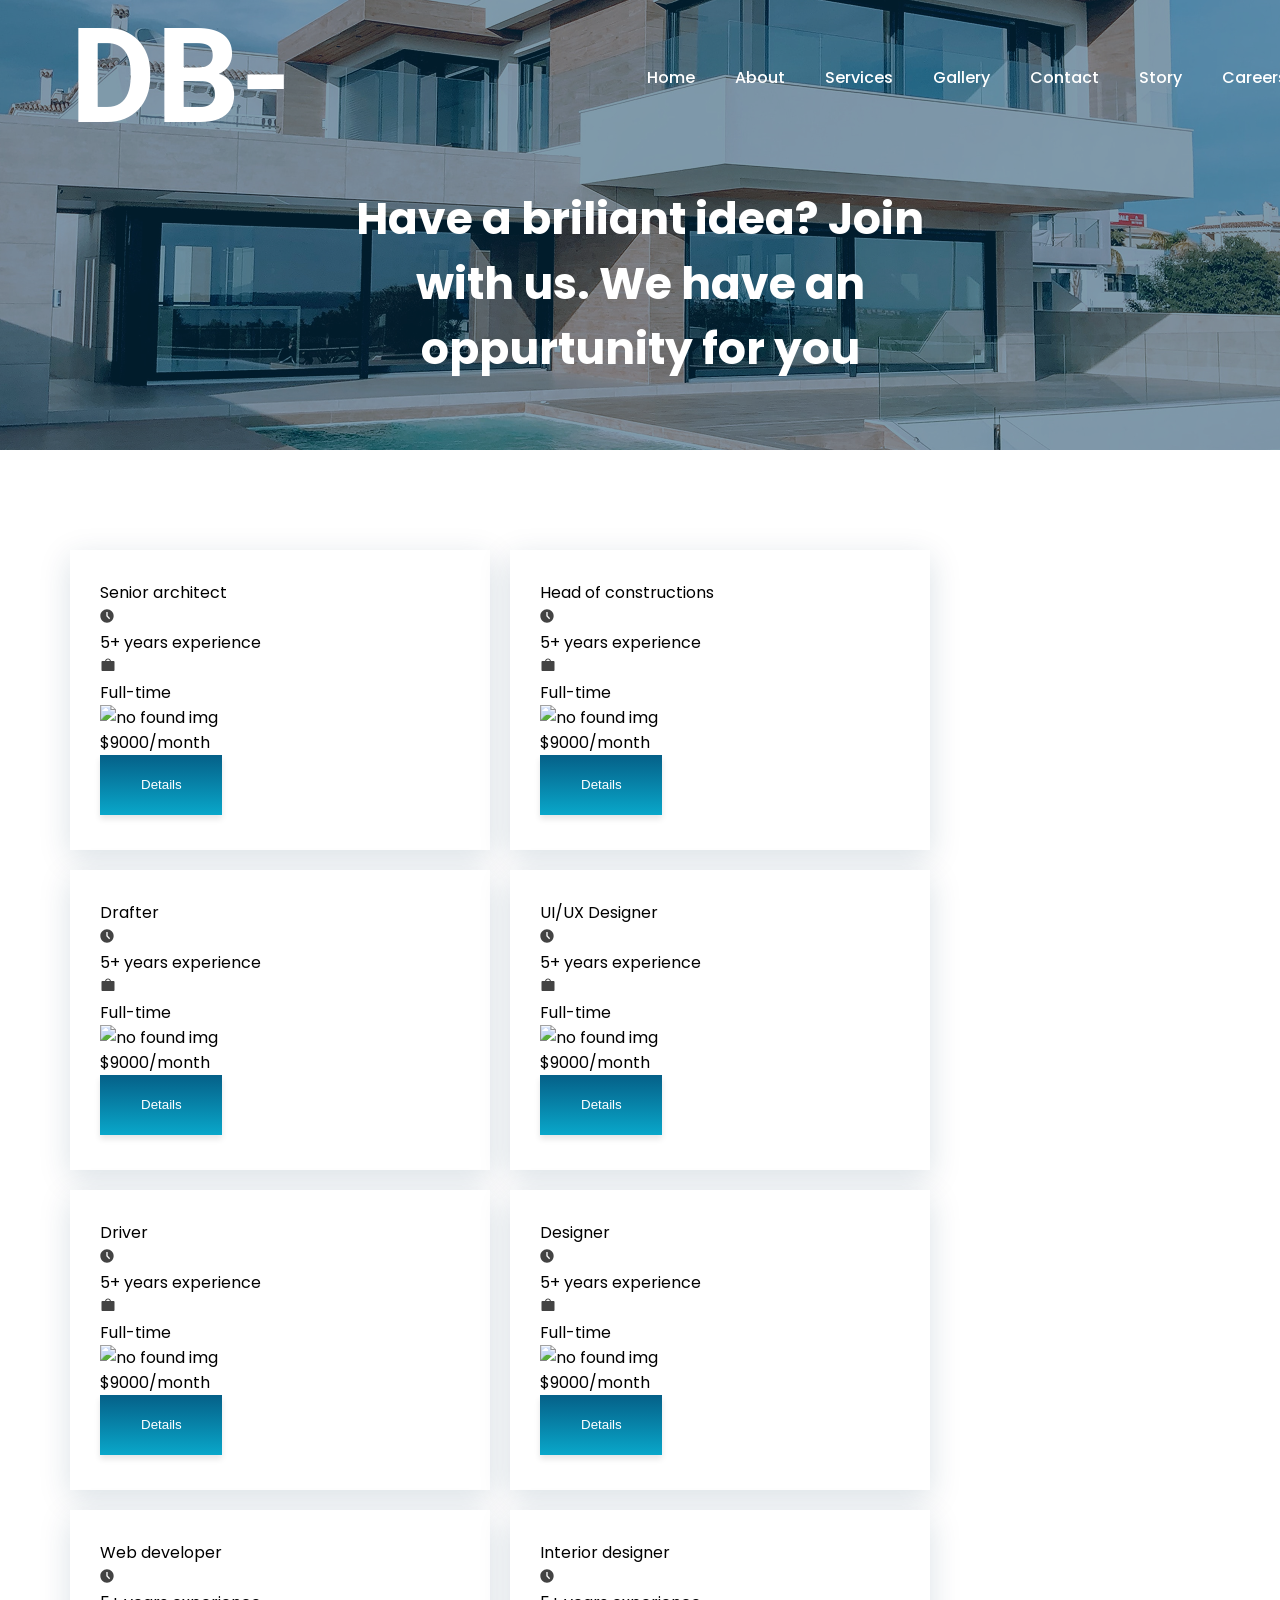
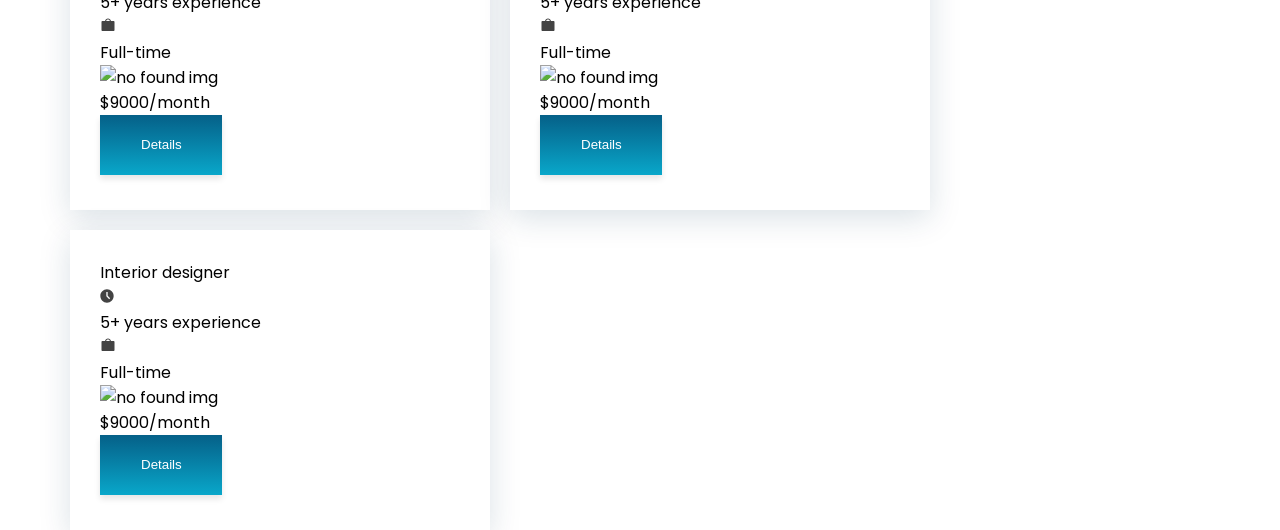
==== commit 2e006e7a: "all project" ====
--- a/Urbanouse/Career/index.html
+++ b/Urbanouse/Career/index.html
@@ -62,7 +62,7 @@
                         <p>5+ years experience</p>
                     </div>
                     <div class="job__time">
-                        <img src="" alt="no found img">
+                        <img src="./assets/images/time.svg" alt="no found img">
                         <p>Full-time</p>
                     </div>
                     <div class="salary">
@@ -78,7 +78,7 @@
                         <p>5+ years experience</p>
                     </div>
                     <div class="job__time">
-                        <img src="" alt="no found img">
+                        <img src="./assets/images/time.svg" alt="no found img">
                         <p>Full-time</p>
                     </div>
                     <div class="salary">
@@ -94,7 +94,7 @@
                         <p>5+ years experience</p>
                     </div>
                     <div class="job__time">
-                        <img src="" alt="no found img">
+                        <img src="./assets/images/time.svg" alt="no found img">
                         <p>Full-time</p>
                     </div>
                     <div class="salary">
@@ -110,7 +110,7 @@
                         <p>5+ years experience</p>
                     </div>
                     <div class="job__time">
-                        <img src="" alt="no found img">
+                        <img src="./assets/images/time.svg" alt="no found img">
                         <p>Full-time</p>
                     </div>
                     <div class="salary">
@@ -126,7 +126,7 @@
                         <p>5+ years experience</p>
                     </div>
                     <div class="job__time">
-                        <img src="" alt="no found img">
+                        <img src="./assets/images/time.svg" alt="no found img">
                         <p>Full-time</p>
                     </div>
                     <div class="salary">
@@ -139,11 +139,10 @@
                     <p>Designer</p>
                     <div class="experience">
                         <img src="./assets/images/experience.svg" alt="no found img">
-                        <img src="" alt="no found img">
-                        <p>5+ years experience</p>
-                    </div>
-                    <div class="job__time">
-                        <img src="" alt="no found img">
+                        <p>5+ years experience</p>
+                    </div>
+                    <div class="job__time">
+                        <img src="./assets/images/time.svg" alt="no found img">
                         <p>Full-time</p>
                     </div>
                     <div class="salary">
@@ -156,11 +155,10 @@
                     <p>Web developer</p>
                     <div class="experience">
                         <img src="./assets/images/experience.svg" alt="no found img">
-                        <img src="" alt="no found img">
-                        <p>5+ years experience</p>
-                    </div>
-                    <div class="job__time">
-                        <img src="" alt="no found img">
+                        <p>5+ years experience</p>
+                    </div>
+                    <div class="job__time">
+                        <img src="./assets/images/time.svg" alt="no found img">
                         <p>Full-time</p>
                     </div>
                     <div class="salary">
@@ -173,11 +171,10 @@
                     <p>Interior designer</p>
                     <div class="experience">
                         <img src="./assets/images/experience.svg" alt="no found img">
-                        <img src="" alt="no found img">
-                        <p>5+ years experience</p>
-                    </div>
-                    <div class="job__time">
-                        <img src="" alt="no found img">
+                        <p>5+ years experience</p>
+                    </div>
+                    <div class="job__time">
+                        <img src="./assets/images/time.svg" alt="no found img">
                         <p>Full-time</p>
                     </div>
                     <div class="salary">
@@ -190,11 +187,10 @@
                     <p>Interior designer</p>
                     <div class="experience">
                         <img src="./assets/images/experience.svg" alt="no found img">
-                        <img src="" alt="no found img">
-                        <p>5+ years experience</p>
-                    </div>
-                    <div class="job__time">
-                        <img src="" alt="no found img">
+                        <p>5+ years experience</p>
+                    </div>
+                    <div class="job__time">
+                        <img src="./assets/images/time.svg" alt="no found img">
                         <p>Full-time</p>
                     </div>
                     <div class="salary">
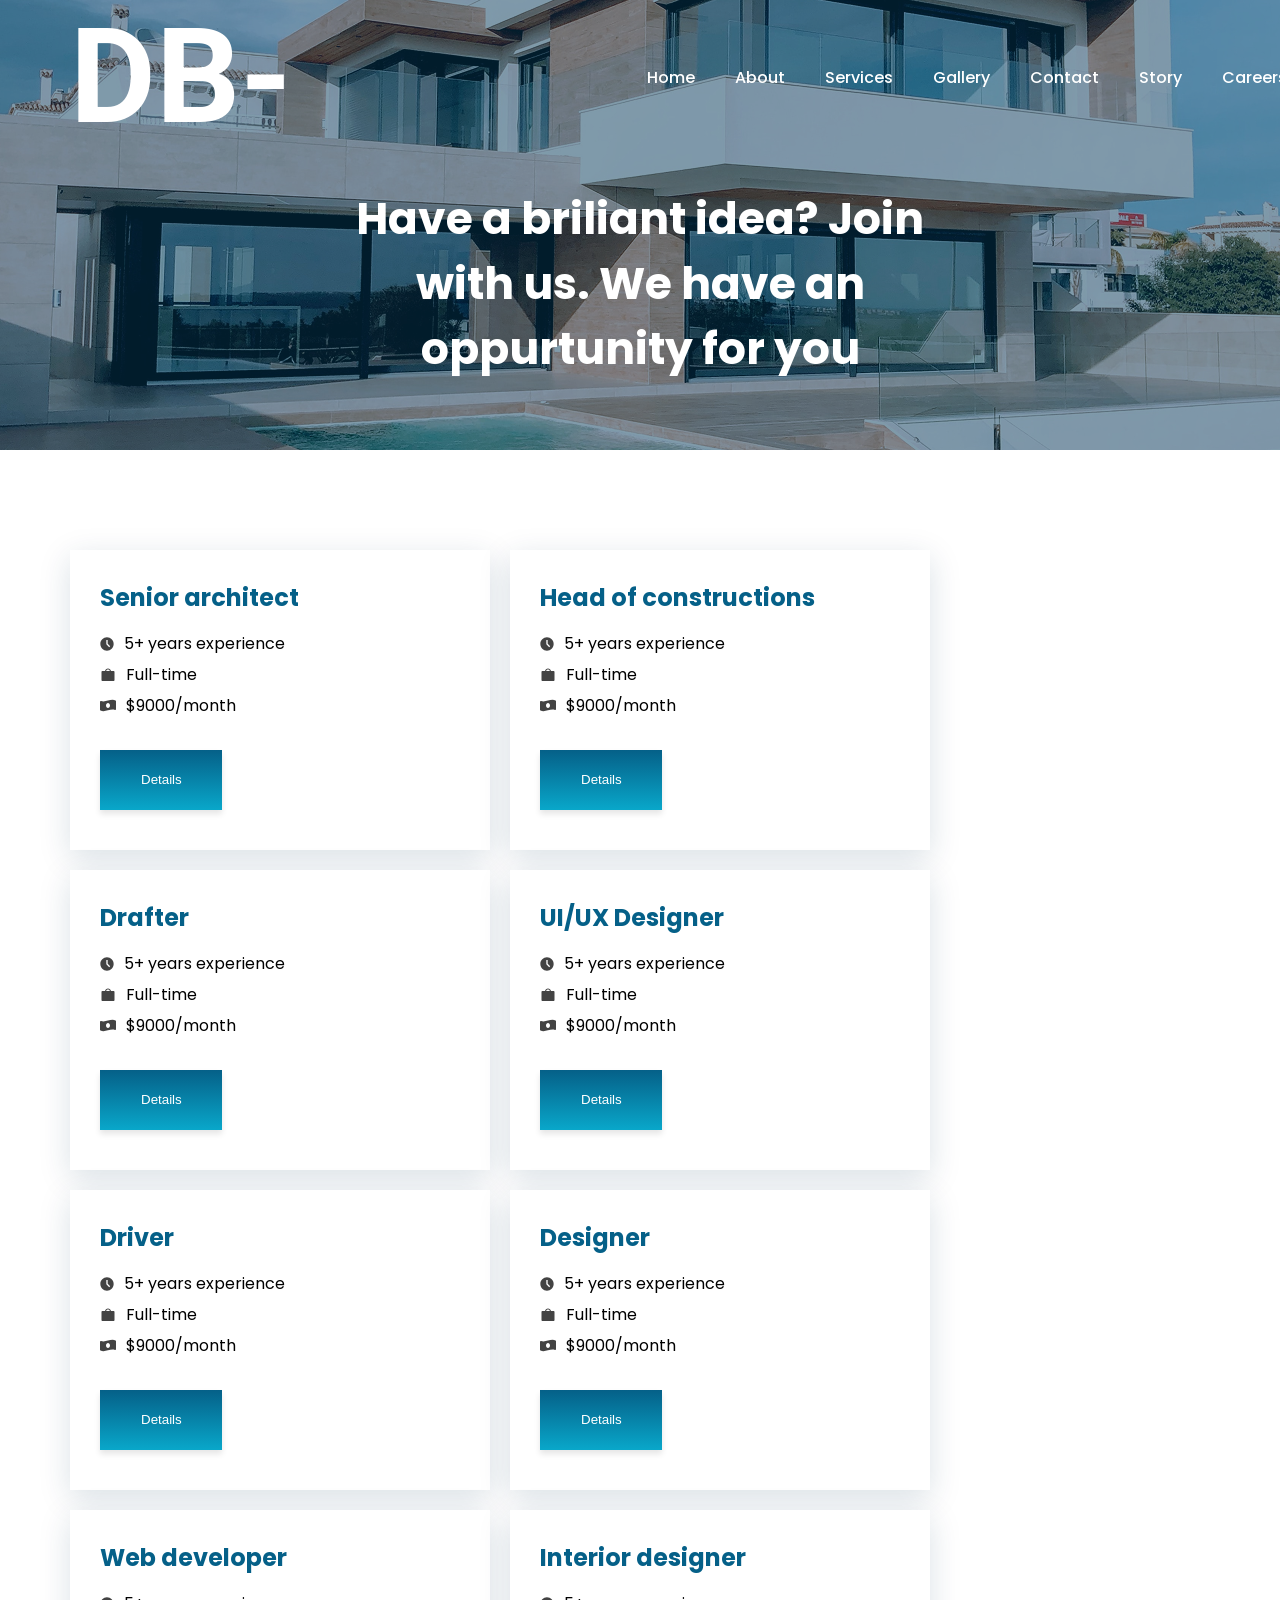
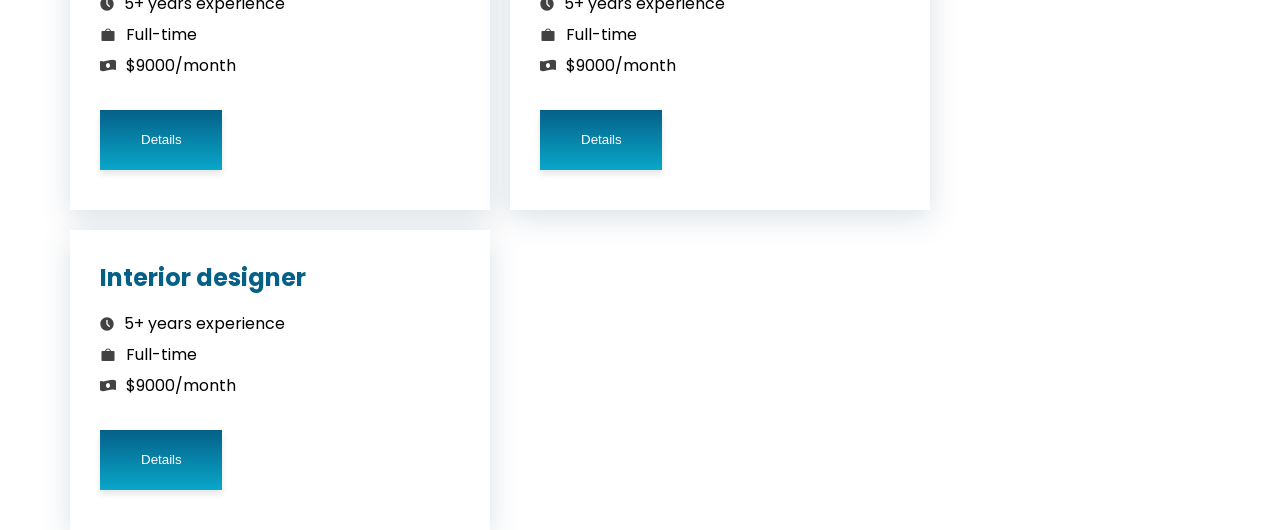
==== commit e36395c5: "all project" ====
--- a/Urbanouse/Career/index.html
+++ b/Urbanouse/Career/index.html
@@ -66,7 +66,7 @@
                         <p>Full-time</p>
                     </div>
                     <div class="salary">
-                        <img src="" alt="no found img">
+                        <img src="./assets/images/salary.svg" alt="no found img">
                         <p>$9000/month</p>
                     </div>
                     <button>Details</button>
@@ -82,7 +82,7 @@
                         <p>Full-time</p>
                     </div>
                     <div class="salary">
-                        <img src="" alt="no found img">
+                        <img src="./assets/images/salary.svg" alt="no found img">
                         <p>$9000/month</p>
                     </div>
                     <button>Details</button>
@@ -98,7 +98,7 @@
                         <p>Full-time</p>
                     </div>
                     <div class="salary">
-                        <img src="" alt="no found img">
+                        <img src="./assets/images/salary.svg" alt="no found img">
                         <p>$9000/month</p>
                     </div>
                     <button>Details</button>
@@ -114,7 +114,7 @@
                         <p>Full-time</p>
                     </div>
                     <div class="salary">
-                        <img src="" alt="no found img">
+                        <img src="./assets/images/salary.svg" alt="no found img">
                         <p>$9000/month</p>
                     </div>
                     <button>Details</button>
@@ -130,7 +130,7 @@
                         <p>Full-time</p>
                     </div>
                     <div class="salary">
-                        <img src="" alt="no found img">
+                        <img src="./assets/images/salary.svg" alt="no found img">
                         <p>$9000/month</p>
                     </div>
                     <button>Details</button>
@@ -146,7 +146,7 @@
                         <p>Full-time</p>
                     </div>
                     <div class="salary">
-                        <img src="" alt="no found img">
+                        <img src="./assets/images/salary.svg" alt="no found img">
                         <p>$9000/month</p>
                     </div>
                     <button>Details</button>
@@ -162,7 +162,7 @@
                         <p>Full-time</p>
                     </div>
                     <div class="salary">
-                        <img src="" alt="no found img">
+                        <img src="./assets/images/salary.svg" alt="no found img">
                         <p>$9000/month</p>
                     </div>
                     <button>Details</button>
@@ -178,7 +178,7 @@
                         <p>Full-time</p>
                     </div>
                     <div class="salary">
-                        <img src="" alt="no found img">
+                        <img src="./assets/images/salary.svg" alt="no found img">
                         <p>$9000/month</p>
                     </div>
                     <button>Details</button>
@@ -194,7 +194,7 @@
                         <p>Full-time</p>
                     </div>
                     <div class="salary">
-                        <img src="" alt="no found img">
+                        <img src="./assets/images/salary.svg" alt="no found img">
                         <p>$9000/month</p>
                     </div>
                     <button>Details</button>
--- a/Urbanouse/Career/css/style.css
+++ b/Urbanouse/Career/css/style.css
@@ -102,4 +102,32 @@
     background-color: rgba(255, 255, 255, 1);
     box-shadow: 0 8px 30px rgba(2, 57, 87, 0.15);
     padding: 30px 30px 16px 30px;
+}
+
+main .container .cards__wrap .card p:first-child{
+    font-weight: 700;
+    font-size: 24px;
+    color: rgba(5, 96, 136, 1);
+    margin-bottom: 16px;
+}
+
+main .container .cards__wrap .card .experience{
+    display: flex;
+    align-items: center;
+    gap: 10px;
+    margin-bottom: 6px;
+}
+
+main .container .cards__wrap .card .job__time{
+    display: flex;
+    align-items: center;
+    gap: 10px;
+    margin-bottom: 6px;
+}
+
+main .container .cards__wrap .card .salary{
+    display: flex;
+    align-items: center;
+    gap: 10px;
+    margin-bottom: 32px;
 }
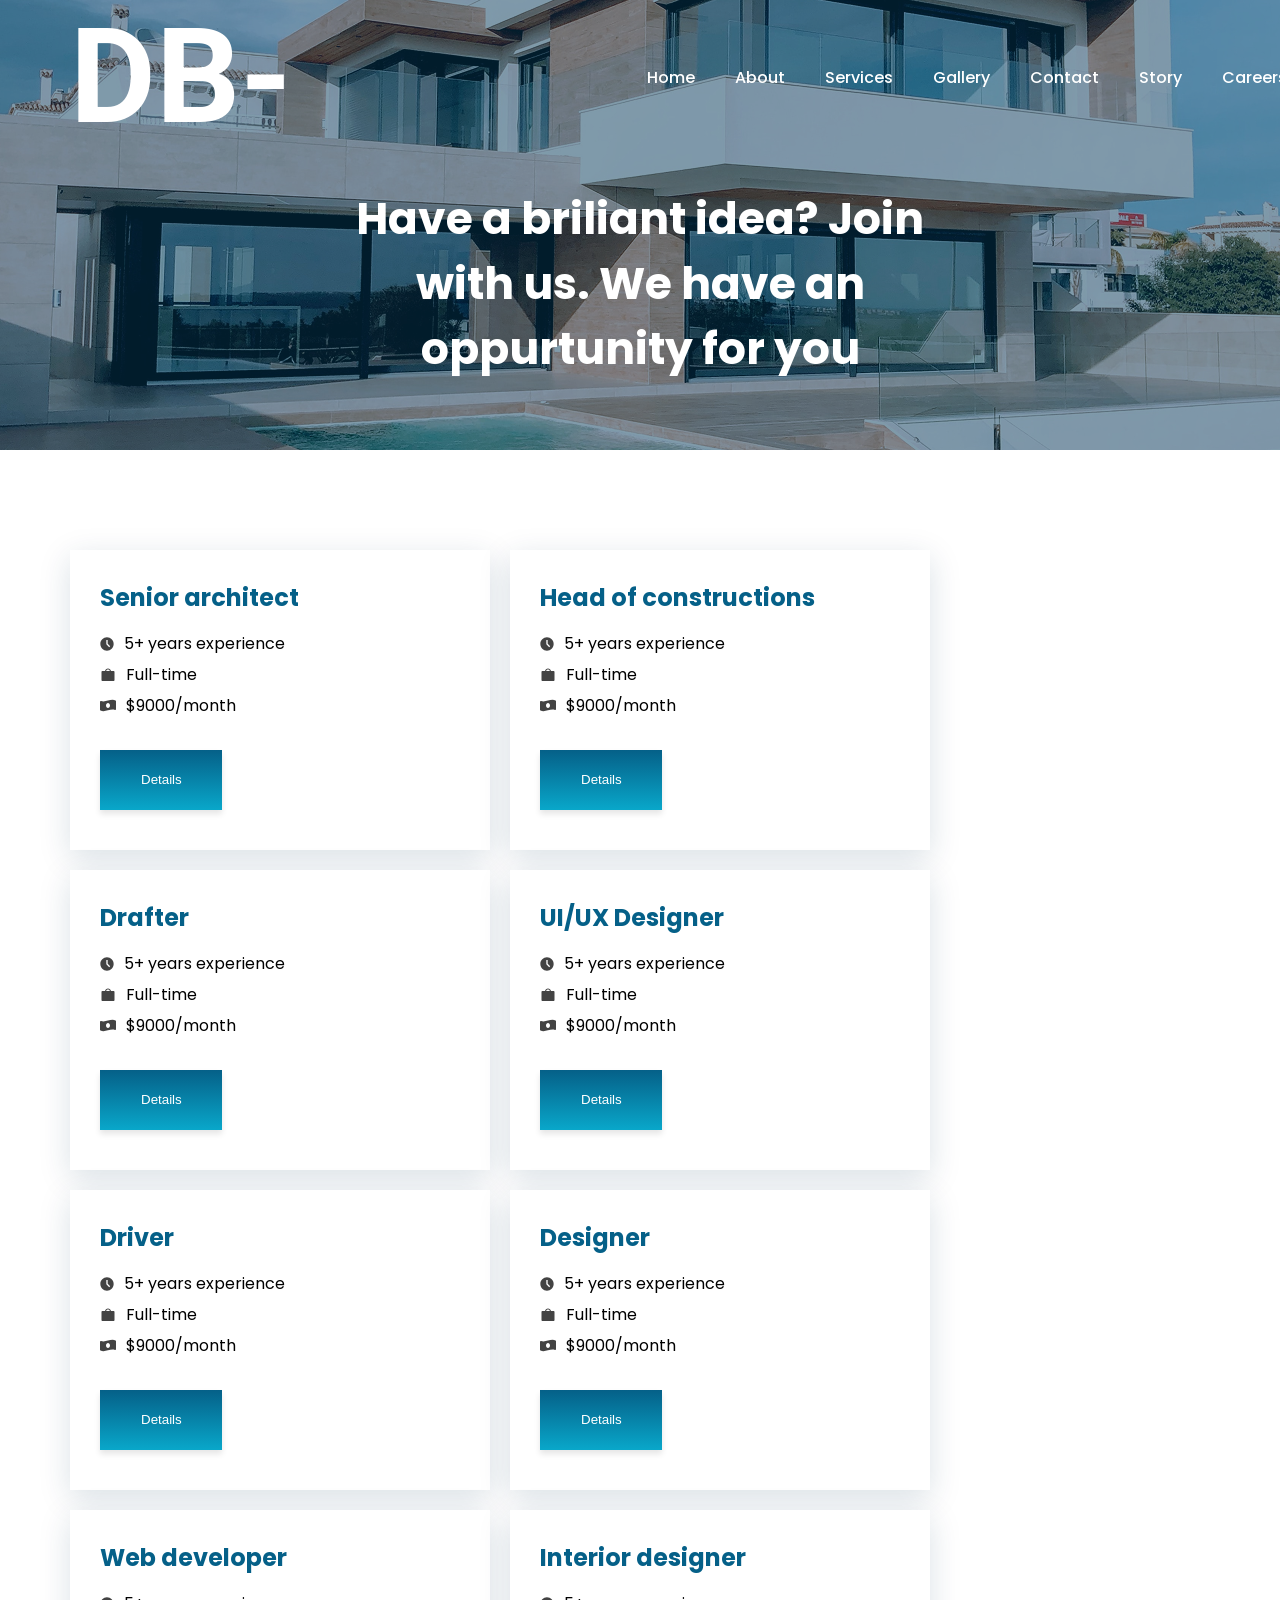
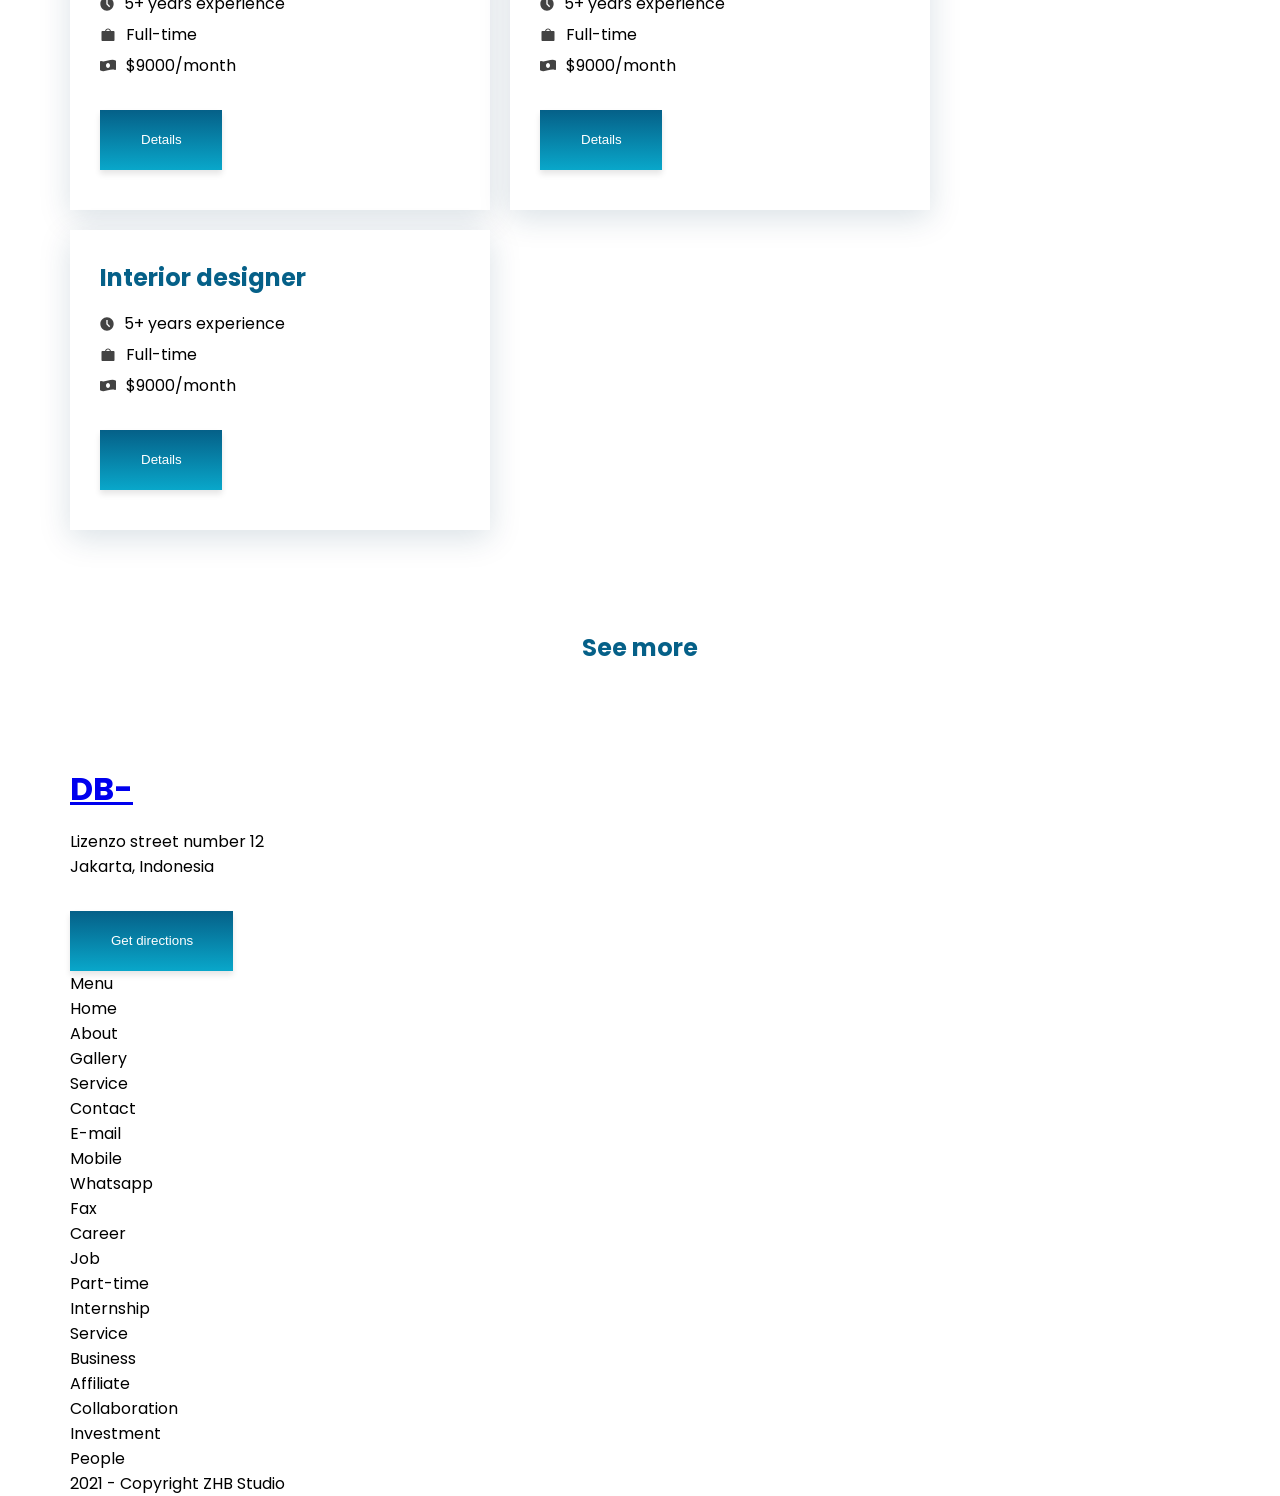
==== commit bc155e50: "all project" ====
--- a/Urbanouse/Career/index.html
+++ b/Urbanouse/Career/index.html
@@ -200,7 +200,55 @@
                     <button>Details</button>
                 </div>
             </div>
+            <div class="main__text">
+                <p>See more</p>
+            </div>
         </div>
     </main>
+    <footer>
+        <div class="container">
+            <div class="logo__wrap">
+                <div class="logo" style="margin-bottom: 16px;">
+                    <a href="#">
+                    <h1>DB-</h1>
+                    </a>
+                </div>
+                <p style="margin-bottom: 32px;">Lizenzo street number 12
+                   <br> Jakarta, Indonesia</p>
+                <button>Get directions</button>
+            </div>
+            <div class="menu__wrap">
+                <p>Menu</p>
+                <p>Home</p>
+                <p>About</p>
+                <p>Gallery</p>
+                <p>Service</p>
+            </div>
+            <div class="contact__wrap">
+                <p>Contact</p>
+                <p>E-mail</p>
+                <p>Mobile</p>
+                <p>Whatsapp</p>
+                <p>Fax</p>
+            </div>
+            <div class="career__wrap">
+                <p>Career</p>
+                <p>Job</p>
+                <p>Part-time</p>
+                <p>Internship</p>
+                <p>Service</p>
+            </div>
+            <div class="business__wrap">
+                <p>Business</p>
+                <p>Affiliate</p>
+                <p>Collaboration</p>
+                <p>Investment</p>
+                <p>People</p>
+            </div>
+        </div>
+    </footer>
+    <div class="container">
+        <div class="finish">2021 - Copyright ZHB Studio</div>
+    </div>
 </body>
 </html>
--- a/Urbanouse/Career/css/style.css
+++ b/Urbanouse/Career/css/style.css
@@ -130,4 +130,12 @@
     align-items: center;
     gap: 10px;
     margin-bottom: 32px;
+}
+
+main .container .main__text {
+    font-weight: 700;
+    font-size: 24px;
+    color: rgba(5, 96, 136, 1);
+    text-align: center;
+    margin: 100px 0;
 }
